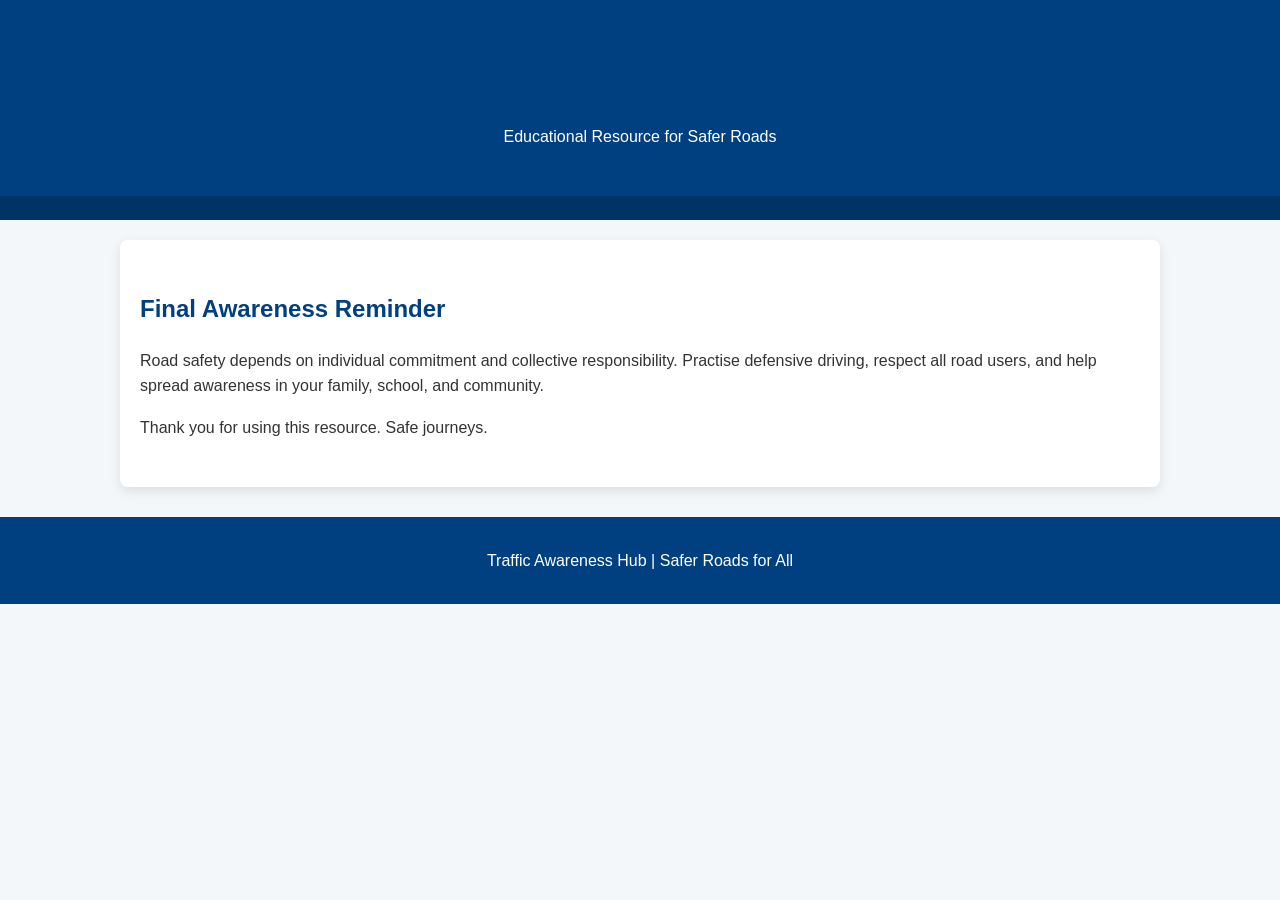
==== page10.html @ 9fe5b779 "Add page10.html for traffic awareness hub" ====
<!DOCTYPE html>
<html lang="en">
<head>
    <meta charset="UTF-8">
    <meta name="viewport" content="width=device-width, initial-scale=1.0">
    <title>Traffic Awareness Hub – Final Note</title>
    <link rel="stylesheet" href="style.css">
</head>
<body>

    <header>
        <h1>Traffic Awareness Hub</h1>
        <p>Educational Resource for Safer Roads</p>
    </header>

    <nav>
        <!-- same nav -->
    </nav>

    <section>
        <h2>Final Awareness Reminder</h2>
        <p>Road safety depends on individual commitment and collective responsibility. Practise defensive driving, respect all road users, and help spread awareness in your family, school, and community.</p>
        <p>Thank you for using this resource. Safe journeys.</p>
    </section>

    <footer>
        <p>Traffic Awareness Hub | Safer Roads for All</p>
    </footer>

</body>
</html>
---- style.css ----
/* style.css */
body {
    font-family: Arial, Helvetica, sans-serif;
    margin: 0;
    padding: 0;
    background-color: #f4f7fa;
    color: #333;
    line-height: 1.6;
}

header {
    background-color: #004080;
    color: white;
    padding: 30px 20px;
    text-align: center;
}

nav {
    background-color: #003366;
    padding: 12px;
    text-align: center;
}

nav a {
    color: white;
    text-decoration: none;
    font-weight: bold;
    margin: 0 15px;
    font-size: 0.95rem;
}

nav a:hover {
    text-decoration: underline;
}

section {
    padding: 30px 20px;
    margin: 20px auto;
    max-width: 1000px;
    background: white;
    border-radius: 8px;
    box-shadow: 0 4px 12px rgba(0,0,0,0.1);
}

h1, h2, h3 {
    color: #004080;
}

ul.slogans {
    column-count: 2;
    column-gap: 30px;
    list-style: none;
    padding: 0;
}

ul.slogans li {
    margin-bottom: 12px;
}

.poster-grid {
    display: grid;
    grid-template-columns: repeat(auto-fit, minmax(300px, 1fr));
    gap: 20px;
    margin: 25px 0;
}

.poster-grid img {
    width: 100%;
    height: auto;
    border-radius: 6px;
    box-shadow: 0 2px 8px rgba(0,0,0,0.15);
}

.question {
    margin-bottom: 20px;
    padding: 15px;
    background: #f9f9f9;
    border-left: 5px solid #004080;
}

button {
    background: #004080;
    color: white;
    padding: 12px 25px;
    border: none;
    border-radius: 5px;
    cursor: pointer;
    font-size: 1rem;
}

button:hover {
    background: #002b5c;
}

#quiz-result {
    margin-top: 20px;
    padding: 15px;
    background: #e6f2ff;
    border: 1px solid #004080;
    border-radius: 5px;
    font-weight: bold;
}

footer {
    background-color: #004080;
    color: white;
    text-align: center;
    padding: 15px;
    margin-top: 30px;
}
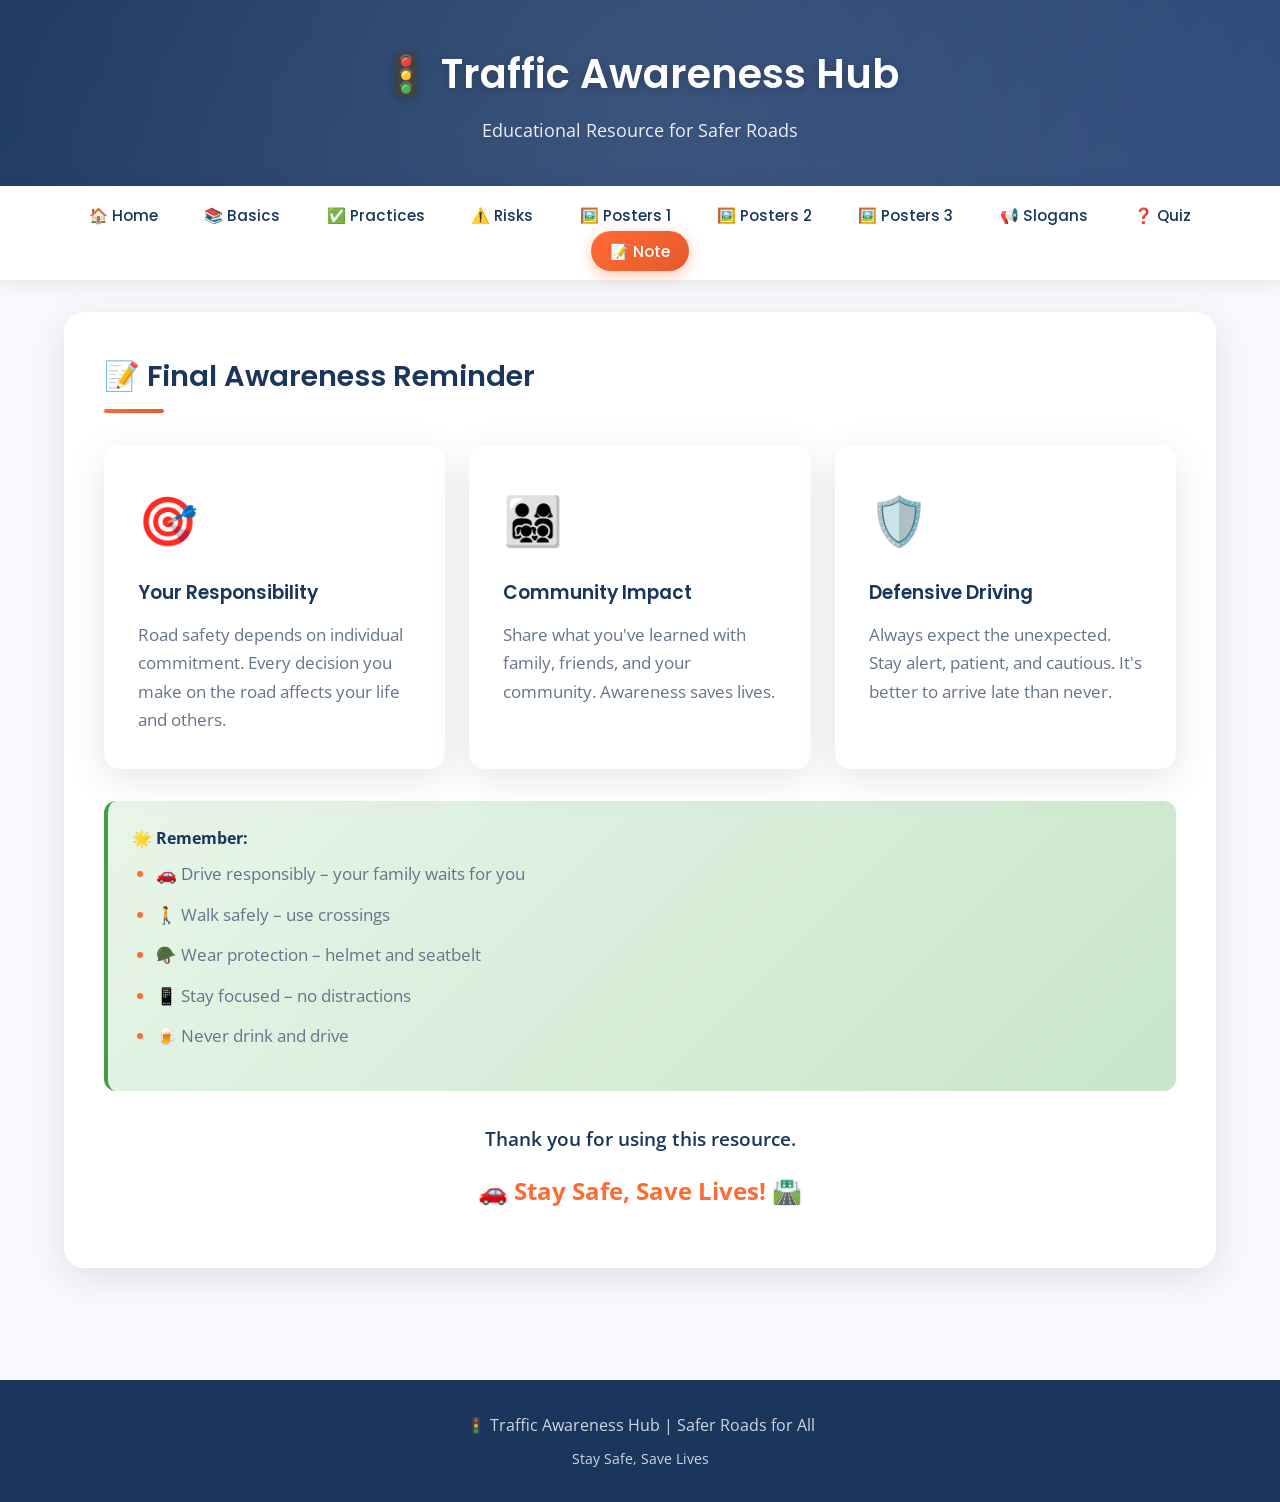
==== commit 2569b7b5: "Improved" ====
--- a/page10.html
+++ b/page10.html
@@ -3,29 +3,92 @@
 <head>
     <meta charset="UTF-8">
     <meta name="viewport" content="width=device-width, initial-scale=1.0">
+    <meta name="description" content="Final Note - Road Safety Awareness Reminder">
     <title>Traffic Awareness Hub – Final Note</title>
     <link rel="stylesheet" href="style.css">
+    <link rel="preconnect" href="https://fonts.googleapis.com">
+    <link rel="preconnect" href="https://fonts.gstatic.com" crossorigin>
+    <link href="https://fonts.googleapis.com/css2?family=Poppins:wght@300;400;500;600;700&family=Open+Sans:wght@300;400;600&display=swap" rel="stylesheet">
 </head>
 <body>
 
     <header>
-        <h1>Traffic Awareness Hub</h1>
+        <h1>🚦 Traffic Awareness Hub</h1>
         <p>Educational Resource for Safer Roads</p>
     </header>
 
     <nav>
-        <!-- same nav -->
+        <div class="nav-container">
+            <div class="menu-toggle">
+                <span></span>
+                <span></span>
+                <span></span>
+            </div>
+            <ul class="nav-links">
+                <li><a href="index.html">🏠 Home</a></li>
+                <li><a href="page2.html">📚 Basics</a></li>
+                <li><a href="page3.html">✅ Practices</a></li>
+                <li><a href="page4.html">⚠️ Risks</a></li>
+                <li><a href="page5.html">🖼️ Posters 1</a></li>
+                <li><a href="page6.html">🖼️ Posters 2</a></li>
+                <li><a href="page7.html">🖼️ Posters 3</a></li>
+                <li><a href="page8.html">📢 Slogans</a></li>
+                <li><a href="page9.html">❓ Quiz</a></li>
+                <li><a href="page10.html">📝 Note</a></li>
+            </ul>
+        </div>
     </nav>
 
-    <section>
-        <h2>Final Awareness Reminder</h2>
-        <p>Road safety depends on individual commitment and collective responsibility. Practise defensive driving, respect all road users, and help spread awareness in your family, school, and community.</p>
-        <p>Thank you for using this resource. Safe journeys.</p>
-    </section>
+    <main>
+        <section>
+            <h2>📝 Final Awareness Reminder</h2>
+            
+            <div class="cards-grid" style="margin-top: 2rem;">
+                <div class="card">
+                    <div class="card-icon">🎯</div>
+                    <h3>Your Responsibility</h3>
+                    <p>Road safety depends on individual commitment. Every decision you make on the road affects your life and others.</p>
+                </div>
+                <div class="card">
+                    <div class="card-icon">👨‍👩‍👧‍👦</div>
+                    <h3>Community Impact</h3>
+                    <p>Share what you've learned with family, friends, and your community. Awareness saves lives.</p>
+                </div>
+                <div class="card">
+                    <div class="card-icon">🛡️</div>
+                    <h3>Defensive Driving</h3>
+                    <p>Always expect the unexpected. Stay alert, patient, and cautious. It's better to arrive late than never.</p>
+                </div>
+            </div>
+
+            <div class="info-box tip" style="margin-top: 2rem;">
+                <strong>🌟 Remember:</strong> 
+                <ul style="margin-top: 0.5rem;">
+                    <li>🚗 Drive responsibly – your family waits for you</li>
+                    <li>🚶 Walk safely – use crossings</li>
+                    <li>🪖 Wear protection – helmet and seatbelt</li>
+                    <li>📱 Stay focused – no distractions</li>
+                    <li>🍺 Never drink and drive</li>
+                </ul>
+            </div>
+
+            <div style="text-align: center; margin-top: 2rem;">
+                <p style="font-size: 1.2rem; font-weight: 600; color: var(--secondary);">
+                    Thank you for using this resource. 
+                </p>
+                <p style="font-size: 1.5rem; font-weight: 700; color: var(--primary); margin-top: 0.5rem;">
+                    🚗 Stay Safe, Save Lives! 🛣️
+                </p>
+            </div>
+        </section>
+    </main>
 
     <footer>
-        <p>Traffic Awareness Hub | Safer Roads for All</p>
+        <p>🚦 Traffic Awareness Hub | Safer Roads for All</p>
+        <p style="font-size: 0.85rem; margin-top: 0.5rem;">Stay Safe, Save Lives</p>
     </footer>
 
+    <script src="script.js"></script>
 </body>
 </html>
+
--- a/style.css
+++ b/style.css
@@ -1,110 +1,657 @@
-/* style.css */
-body {
-    font-family: Arial, Helvetica, sans-serif;
+/* Modern Traffic Awareness Hub - Stylesheet */
+@import url('https://fonts.googleapis.com/css2?family=Poppins:wght@300;400;500;600;700&family=Open+Sans:wght@300;400;600&display=swap');
+
+:root {
+    --primary: #FF6B35;      /* Safety Orange */
+    --primary-dark: #E55A2B;
+    --secondary: #1A365D;    /* Deep Navy */
+    --accent: #00B4D8;       /* Safety Blue */
+    --light: #F7F9FC;
+    --dark: #1E293B;
+    --white: #FFFFFF;
+    --gray: #64748B;
+    --shadow: 0 10px 40px rgba(0,0,0,0.1);
+    --shadow-hover: 0 20px 60px rgba(0,0,0,0.15);
+    --gradient: linear-gradient(135deg, var(--primary) 0%, var(--primary-dark) 100%);
+    --gradient-secondary: linear-gradient(135deg, var(--secondary) 0%, #2D4A7C 100%);
+}
+
+* {
     margin: 0;
     padding: 0;
-    background-color: #f4f7fa;
-    color: #333;
-    line-height: 1.6;
-}
-
+    box-sizing: border-box;
+}
+
+html {
+    scroll-behavior: smooth;
+}
+
+body {
+    font-family: 'Open Sans', sans-serif;
+    background-color: var(--light);
+    color: var(--dark);
+    line-height: 1.7;
+    overflow-x: hidden;
+}
+
+/* Typography */
+h1, h2, h3, h4, h5, h6 {
+    font-family: 'Poppins', sans-serif;
+    font-weight: 600;
+    color: var(--secondary);
+}
+
+/* Header */
 header {
-    background-color: #004080;
-    color: white;
-    padding: 30px 20px;
+    background: var(--gradient-secondary);
+    padding: 2.5rem 1.5rem;
     text-align: center;
-}
-
+    position: relative;
+    overflow: hidden;
+}
+
+header::before {
+    content: '';
+    position: absolute;
+    top: -50%;
+    left: -50%;
+    width: 200%;
+    height: 200%;
+    background: radial-gradient(circle, rgba(255,255,255,0.1) 0%, transparent 70%);
+    animation: shimmer 3s infinite linear;
+}
+
+@keyframes shimmer {
+    0% { transform: rotate(0deg); }
+    100% { transform: rotate(360deg); }
+}
+
+header h1 {
+    color: var(--white);
+    font-size: 2.5rem;
+    margin-bottom: 0.5rem;
+    position: relative;
+    z-index: 1;
+    text-shadow: 0 2px 10px rgba(0,0,0,0.2);
+}
+
+header p {
+    color: rgba(255,255,255,0.9);
+    font-size: 1.1rem;
+    position: relative;
+    z-index: 1;
+}
+
+/* Navigation */
 nav {
-    background-color: #003366;
-    padding: 12px;
-    text-align: center;
-}
-
-nav a {
-    color: white;
+    background: var(--white);
+    box-shadow: 0 4px 20px rgba(0,0,0,0.08);
+    position: sticky;
+    top: 0;
+    z-index: 1000;
+    padding: 0;
+}
+
+.nav-container {
+    max-width: 1200px;
+    margin: 0 auto;
+    display: flex;
+    justify-content: space-between;
+    align-items: center;
+    padding: 0 1.5rem;
+}
+
+.nav-logo {
+    display: none;
+}
+
+.nav-links {
+    display: flex;
+    justify-content: center;
+    flex-wrap: wrap;
+    list-style: none;
+    gap: 0.5rem;
+    padding: 1rem 0;
+}
+
+.nav-links a {
+    color: var(--secondary);
     text-decoration: none;
-    font-weight: bold;
-    margin: 0 15px;
+    font-weight: 500;
     font-size: 0.95rem;
-}
-
-nav a:hover {
-    text-decoration: underline;
+    padding: 0.6rem 1.2rem;
+    border-radius: 25px;
+    transition: all 0.3s ease;
+    font-family: 'Poppins', sans-serif;
+}
+
+.nav-links a:hover,
+.nav-links a.active {
+    background: var(--gradient);
+    color: var(--white);
+    transform: translateY(-2px);
+    box-shadow: 0 4px 15px rgba(255,107,53,0.4);
+}
+
+/* Mobile Menu Button */
+.menu-toggle {
+    display: none;
+    flex-direction: column;
+    cursor: pointer;
+    padding: 1rem;
+    gap: 5px;
+}
+
+.menu-toggle span {
+    width: 25px;
+    height: 3px;
+    background: var(--secondary);
+    border-radius: 3px;
+    transition: all 0.3s ease;
+}
+
+/* Main Content */
+main {
+    max-width: 1200px;
+    margin: 0 auto;
+    padding: 2rem 1.5rem;
 }
 
 section {
-    padding: 30px 20px;
-    margin: 20px auto;
-    max-width: 1000px;
-    background: white;
-    border-radius: 8px;
-    box-shadow: 0 4px 12px rgba(0,0,0,0.1);
-}
-
-h1, h2, h3 {
-    color: #004080;
-}
-
-ul.slogans {
-    column-count: 2;
-    column-gap: 30px;
+    background: var(--white);
+    border-radius: 20px;
+    padding: 2.5rem;
+    margin-bottom: 2rem;
+    box-shadow: var(--shadow);
+    animation: fadeInUp 0.6s ease;
+}
+
+@keyframes fadeInUp {
+    from {
+        opacity: 0;
+        transform: translateY(30px);
+    }
+    to {
+        opacity: 1;
+        transform: translateY(0);
+    }
+}
+
+section h2 {
+    font-size: 1.8rem;
+    margin-bottom: 1.5rem;
+    position: relative;
+    padding-bottom: 0.75rem;
+}
+
+section h2::after {
+    content: '';
+    position: absolute;
+    bottom: 0;
+    left: 0;
+    width: 60px;
+    height: 4px;
+    background: var(--gradient);
+    border-radius: 2px;
+}
+
+section p {
+    color: var(--gray);
+    margin-bottom: 1rem;
+    font-size: 1.05rem;
+}
+
+/* Welcome Section */
+.welcome-section {
+    background: linear-gradient(135deg, var(--secondary) 0%, #2D4A7C 100%);
+    color: var(--white);
+    padding: 3rem;
+    border-radius: 20px;
+    margin-bottom: 2rem;
+    position: relative;
+    overflow: hidden;
+}
+
+.welcome-section::before {
+    content: '🚦';
+    position: absolute;
+    right: -20px;
+    bottom: -20px;
+    font-size: 15rem;
+    opacity: 0.1;
+}
+
+.welcome-section h2 {
+    color: var(--white);
+}
+
+.welcome-section h2::after {
+    background: var(--primary);
+}
+
+.welcome-section p {
+    color: rgba(255,255,255,0.9);
+}
+
+/* Cards Grid */
+.cards-grid {
+    display: grid;
+    grid-template-columns: repeat(auto-fit, minmax(280px, 1fr));
+    gap: 1.5rem;
+    margin: 2rem 0;
+}
+
+.card {
+    background: var(--white);
+    border-radius: 16px;
+    padding: 2rem;
+    box-shadow: var(--shadow);
+    transition: all 0.3s ease;
+    border: 2px solid transparent;
+}
+
+.card:hover {
+    transform: translateY(-8px);
+    box-shadow: var(--shadow-hover);
+    border-color: var(--primary);
+}
+
+.card-icon {
+    font-size: 3rem;
+    margin-bottom: 1rem;
+}
+
+.card h3 {
+    margin-bottom: 0.75rem;
+    color: var(--secondary);
+}
+
+.card p {
+    color: var(--gray);
+    margin: 0;
+}
+
+/* Lists */
+section ul, section ol {
+    margin: 1rem 0;
+    padding-left: 1.5rem;
+}
+
+section li {
+    margin-bottom: 0.75rem;
+    color: var(--gray);
+    font-size: 1.05rem;
+}
+
+section ul li::marker {
+    color: var(--primary);
+}
+
+section ol li::marker {
+    color: var(--primary);
+    font-weight: 600;
+}
+
+/* Slogans */
+.slogans-grid {
+    display: grid;
+    grid-template-columns: repeat(auto-fit, minmax(300px, 1fr));
+    gap: 1rem;
+    margin: 1.5rem 0;
+}
+
+.slogans-grid li {
+    background: linear-gradient(135deg, var(--light) 0%, #EEF2FF 100%);
+    padding: 1.25rem 1.5rem;
+    border-radius: 12px;
     list-style: none;
-    padding: 0;
-}
-
-ul.slogans li {
-    margin-bottom: 12px;
-}
-
+    font-weight: 500;
+    color: var(--secondary);
+    position: relative;
+    transition: all 0.3s ease;
+    border-left: 4px solid var(--primary);
+}
+
+.slogans-grid li:hover {
+    transform: translateX(8px);
+    box-shadow: 0 4px 20px rgba(255,107,53,0.2);
+}
+
+.slogans-grid li::before {
+    content: '⚡';
+    margin-right: 0.75rem;
+}
+
+/* Poster Grid */
 .poster-grid {
     display: grid;
     grid-template-columns: repeat(auto-fit, minmax(300px, 1fr));
-    gap: 20px;
-    margin: 25px 0;
-}
-
-.poster-grid img {
+    gap: 1.5rem;
+    margin: 1.5rem 0;
+}
+
+.poster-card {
+    background: var(--light);
+    border-radius: 16px;
+    overflow: hidden;
+    box-shadow: var(--shadow);
+    transition: all 0.3s ease;
+}
+
+.poster-card:hover {
+    transform: scale(1.02);
+    box-shadow: var(--shadow-hover);
+}
+
+.poster-card img {
     width: 100%;
-    height: auto;
-    border-radius: 6px;
-    box-shadow: 0 2px 8px rgba(0,0,0,0.15);
+    height: 220px;
+    object-fit: cover;
+    display: block;
+}
+
+.poster-caption {
+    padding: 1rem;
+    text-align: center;
+    font-weight: 500;
+    color: var(--secondary);
+    font-size: 0.9rem;
+}
+
+/* Quiz Styles */
+.quiz-container {
+    max-width: 800px;
+    margin: 0 auto;
 }
 
 .question {
-    margin-bottom: 20px;
-    padding: 15px;
-    background: #f9f9f9;
-    border-left: 5px solid #004080;
-}
-
-button {
-    background: #004080;
-    color: white;
-    padding: 12px 25px;
+    background: var(--light);
+    padding: 1.5rem;
+    border-radius: 16px;
+    margin-bottom: 1.5rem;
+    transition: all 0.3s ease;
+    border: 2px solid transparent;
+}
+
+.question:hover {
+    border-color: var(--accent);
+    box-shadow: 0 4px 20px rgba(0,180,216,0.15);
+}
+
+.question p {
+    font-weight: 600;
+    color: var(--secondary);
+    margin-bottom: 1rem;
+    font-size: 1.1rem;
+}
+
+.question label {
+    display: block;
+    padding: 0.75rem 1rem;
+    margin-bottom: 0.5rem;
+    background: var(--white);
+    border-radius: 10px;
+    cursor: pointer;
+    transition: all 0.3s ease;
+    color: var(--gray);
+}
+
+.question label:hover {
+    background: var(--accent);
+    color: var(--white);
+}
+
+.question input[type="radio"] {
+    margin-right: 0.75rem;
+    accent-color: var(--primary);
+}
+
+/* Buttons */
+.btn {
+    display: inline-block;
+    background: var(--gradient);
+    color: var(--white);
+    padding: 1rem 2.5rem;
     border: none;
-    border-radius: 5px;
+    border-radius: 30px;
+    font-size: 1rem;
+    font-weight: 600;
+    font-family: 'Poppins', sans-serif;
     cursor: pointer;
+    transition: all 0.3s ease;
+    text-decoration: none;
+    box-shadow: 0 4px 15px rgba(255,107,53,0.4);
+}
+
+.btn:hover {
+    transform: translateY(-3px);
+    box-shadow: 0 8px 25px rgba(255,107,53,0.5);
+    background: var(--primary-dark);
+}
+
+.quiz-btn {
+    display: block;
+    width: 100%;
+    max-width: 300px;
+    margin: 2rem auto 0;
+    font-size: 1.1rem;
+    padding: 1.25rem 2rem;
+}
+
+#quiz-result {
+    margin-top: 2rem;
+    padding: 2rem;
+    background: linear-gradient(135deg, #E0F7FA 0%, #B2EBF2 100%);
+    border-radius: 16px;
+    text-align: center;
+    display: none;
+    animation: fadeInUp 0.5s ease;
+}
+
+#quiz-result.show {
+    display: block;
+}
+
+#quiz-result h3 {
+    color: var(--secondary);
+    margin-bottom: 0.5rem;
+}
+
+#quiz-result p {
+    color: var(--dark);
+    font-weight: 600;
+    font-size: 1.2rem;
+}
+
+/* Stats Section */
+.stats-grid {
+    display: grid;
+    grid-template-columns: repeat(auto-fit, minmax(200px, 1fr));
+    gap: 1.5rem;
+    margin: 2rem 0;
+}
+
+.stat-card {
+    text-align: center;
+    padding: 2rem;
+    background: var(--gradient);
+    border-radius: 16px;
+    color: var(--white);
+}
+
+.stat-number {
+    font-size: 3rem;
+    font-weight: 700;
+    font-family: 'Poppins', sans-serif;
+}
+
+.stat-label {
     font-size: 1rem;
-}
-
-button:hover {
-    background: #002b5c;
-}
-
-#quiz-result {
-    margin-top: 20px;
-    padding: 15px;
-    background: #e6f2ff;
-    border: 1px solid #004080;
-    border-radius: 5px;
-    font-weight: bold;
-}
-
+    opacity: 0.9;
+}
+
+/* Info Boxes */
+.info-box {
+    background: linear-gradient(135deg, #FFF3E0 0%, #FFE0B2 100%);
+    padding: 1.5rem;
+    border-radius: 12px;
+    margin: 1.5rem 0;
+    border-left: 4px solid var(--primary);
+}
+
+.info-box.warning {
+    background: linear-gradient(135deg, #FFEBEE 0%, #FFCDD2 100%);
+    border-left-color: #E53935;
+}
+
+.info-box.tip {
+    background: linear-gradient(135deg, #E8F5E9 0%, #C8E6C9 100%);
+    border-left-color: #43A047;
+}
+
+.info-box strong {
+    color: var(--secondary);
+}
+
+/* Footer */
 footer {
-    background-color: #004080;
-    color: white;
+    background: var(--secondary);
+    color: var(--white);
     text-align: center;
-    padding: 15px;
-    margin-top: 30px;
-}
+    padding: 2rem;
+    margin-top: 3rem;
+}
+
+footer p {
+    color: rgba(255,255,255,0.8);
+    font-size: 1rem;
+}
+
+footer .footer-links {
+    margin-top: 1rem;
+}
+
+footer .footer-links a {
+    color: var(--primary);
+    text-decoration: none;
+    margin: 0 0.5rem;
+}
+
+footer .footer-links a:hover {
+    text-decoration: underline;
+}
+
+/* Responsive Design */
+@media (max-width: 768px) {
+    header h1 {
+        font-size: 1.8rem;
+    }
+    
+    header p {
+        font-size: 0.95rem;
+    }
+    
+    .menu-toggle {
+        display: flex;
+    }
+    
+    .nav-links {
+        display: none;
+        flex-direction: column;
+        position: absolute;
+        top: 100%;
+        left: 0;
+        right: 0;
+        background: var(--white);
+        box-shadow: 0 10px 30px rgba(0,0,0,0.1);
+        padding: 1rem;
+    }
+    
+    .nav-links.active {
+        display: flex;
+    }
+    
+    .nav-links a {
+        padding: 1rem;
+        text-align: center;
+    }
+    
+    section {
+        padding: 1.5rem;
+    }
+    
+    .welcome-section {
+        padding: 2rem 1.5rem;
+    }
+    
+    .welcome-section::before {
+        font-size: 8rem;
+    }
+    
+    .slogans-grid {
+        grid-template-columns: 1fr;
+    }
+    
+    .poster-grid {
+        grid-template-columns: 1fr;
+    }
+    
+    .cards-grid {
+        grid-template-columns: 1fr;
+    }
+    
+    .quiz-btn {
+        width: 100%;
+    }
+}
+
+@media (max-width: 480px) {
+    header h1 {
+        font-size: 1.5rem;
+    }
+    
+    section h2 {
+        font-size: 1.4rem;
+    }
+    
+    .stat-number {
+        font-size: 2rem;
+    }
+}
+
+/* Animations */
+.fade-in {
+    animation: fadeIn 0.5s ease;
+}
+
+@keyframes fadeIn {
+    from { opacity: 0; }
+    to { opacity: 1; }
+}
+
+.slide-in {
+    animation: slideIn 0.5s ease;
+}
+
+@keyframes slideIn {
+    from {
+        opacity: 0;
+        transform: translateX(-30px);
+    }
+    to {
+        opacity: 1;
+        transform: translateX(0);
+    }
+}
+
+/* Utility Classes */
+.text-center {
+    text-align: center;
+}
+
+.mt-1 { margin-top: 0.5rem; }
+.mt-2 { margin-top: 1rem; }
+.mt-3 { margin-top: 1.5rem; }
+.mb-1 { margin-bottom: 0.5rem; }
+.mb-2 { margin-bottom: 1rem; }
+.mb-3 { margin-bottom: 1.5rem; }
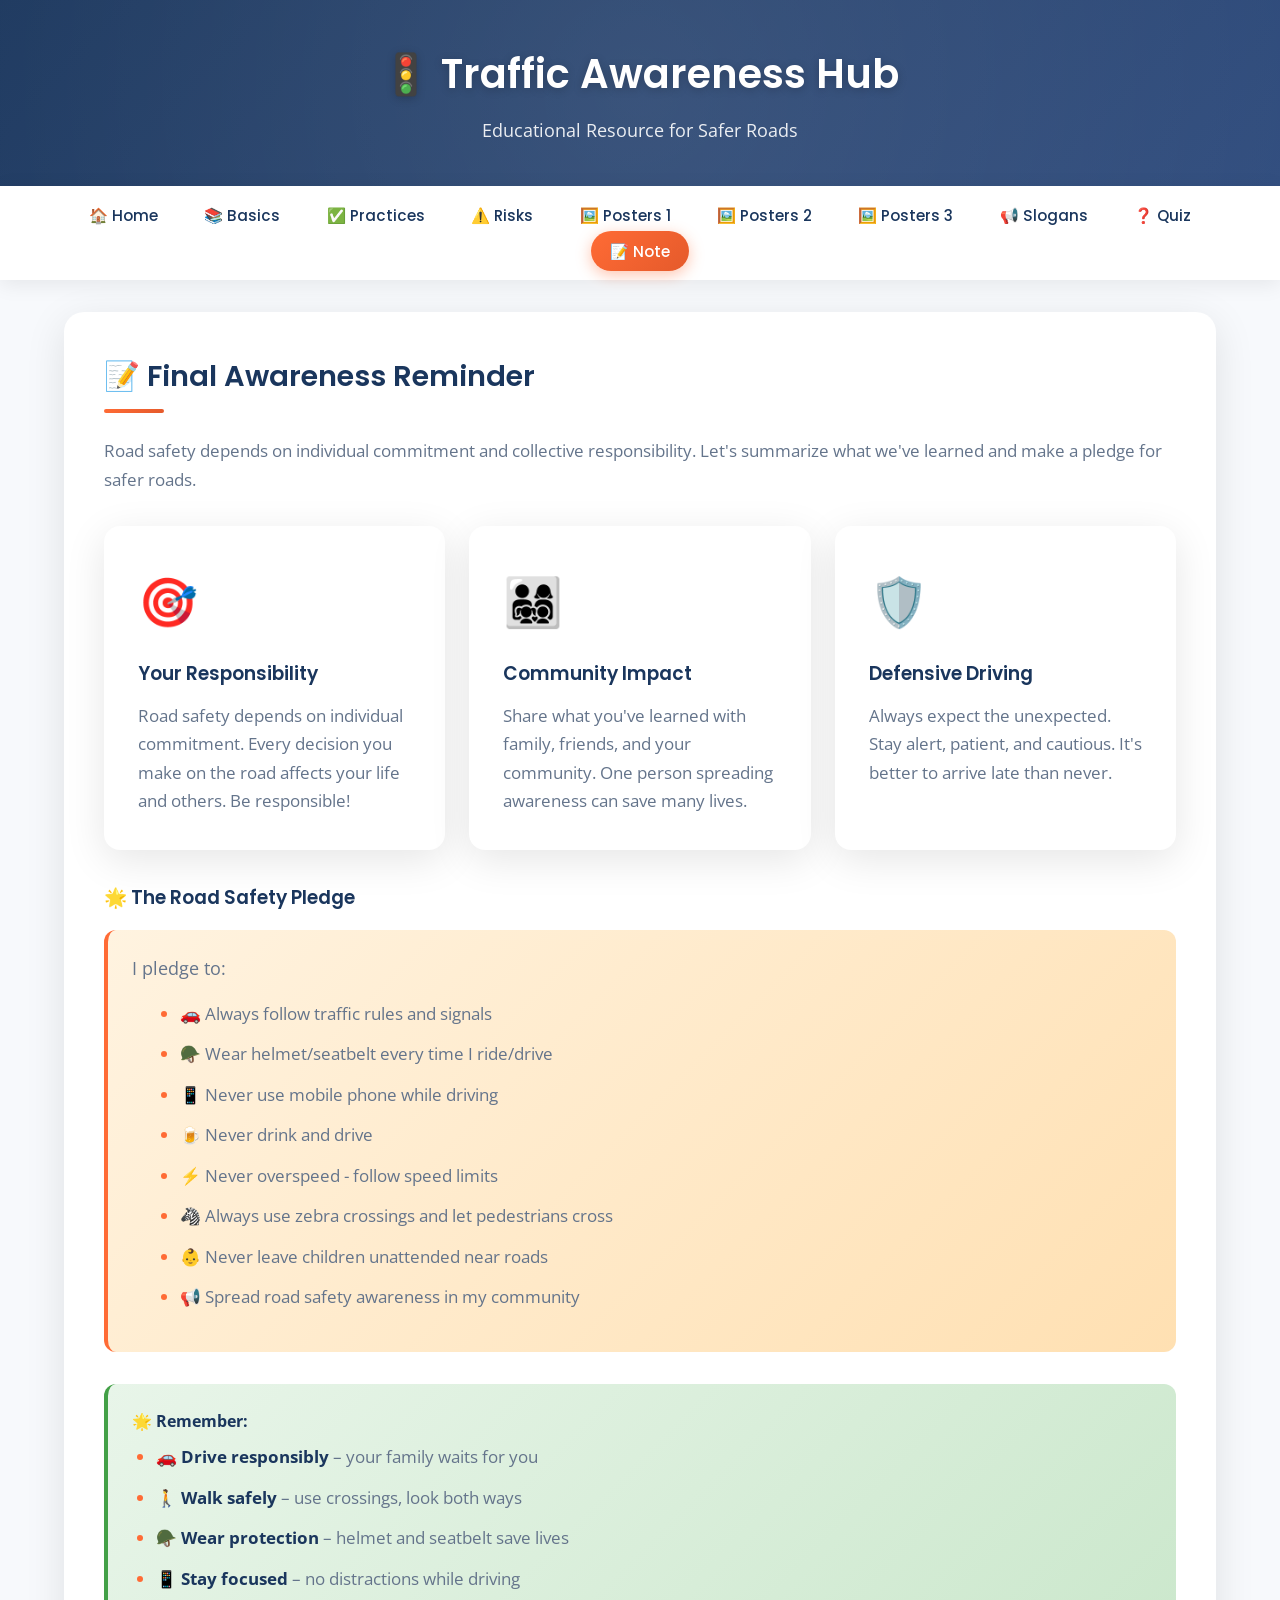
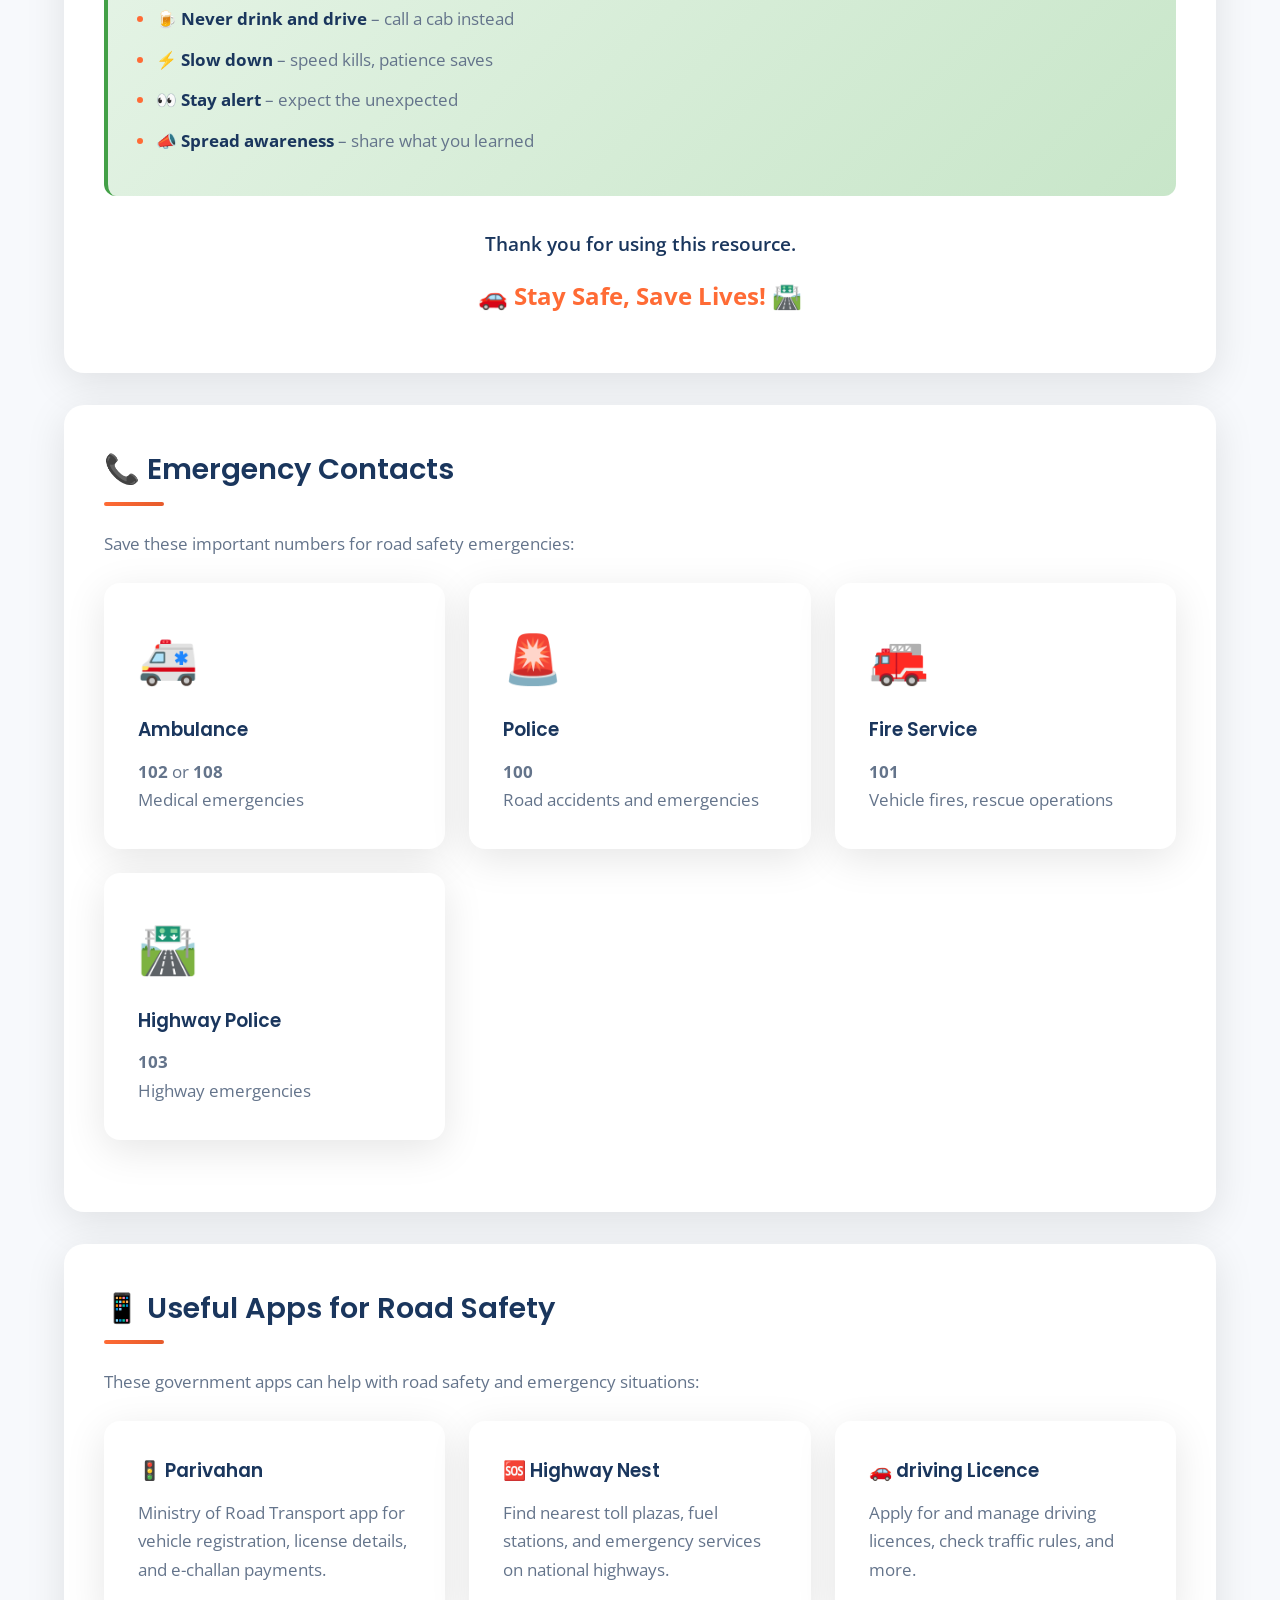
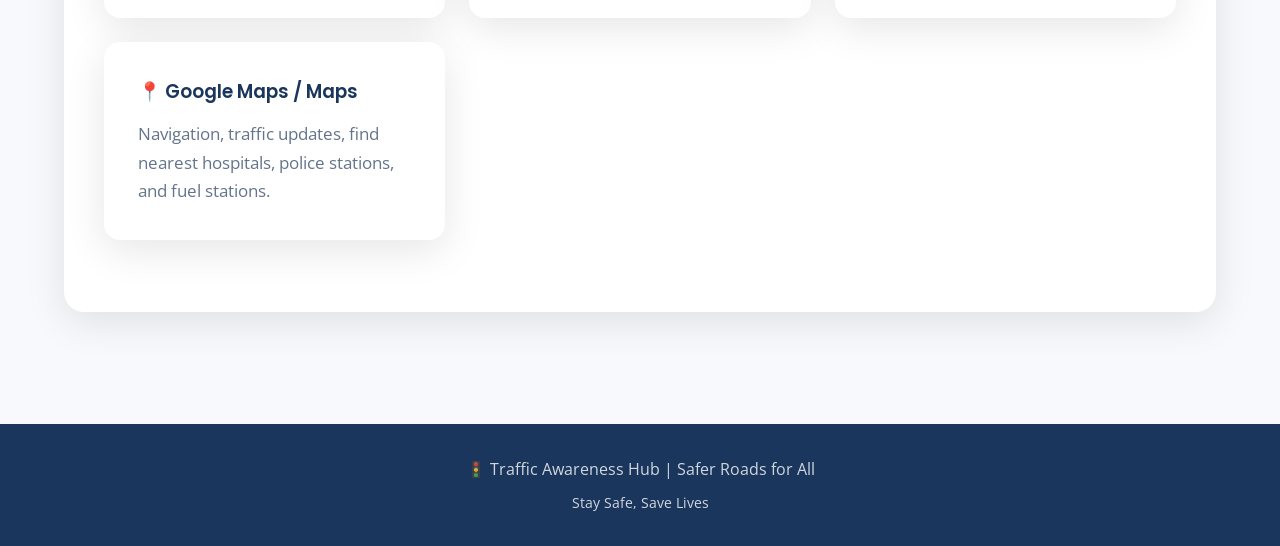
==== commit f441527a: "Improved" ====
--- a/page10.html
+++ b/page10.html
@@ -42,17 +42,18 @@
     <main>
         <section>
             <h2>📝 Final Awareness Reminder</h2>
+            <p>Road safety depends on individual commitment and collective responsibility. Let's summarize what we've learned and make a pledge for safer roads.</p>
             
             <div class="cards-grid" style="margin-top: 2rem;">
                 <div class="card">
                     <div class="card-icon">🎯</div>
                     <h3>Your Responsibility</h3>
-                    <p>Road safety depends on individual commitment. Every decision you make on the road affects your life and others.</p>
+                    <p>Road safety depends on individual commitment. Every decision you make on the road affects your life and others. Be responsible!</p>
                 </div>
                 <div class="card">
                     <div class="card-icon">👨‍👩‍👧‍👦</div>
                     <h3>Community Impact</h3>
-                    <p>Share what you've learned with family, friends, and your community. Awareness saves lives.</p>
+                    <p>Share what you've learned with family, friends, and your community. One person spreading awareness can save many lives.</p>
                 </div>
                 <div class="card">
                     <div class="card-icon">🛡️</div>
@@ -61,14 +62,32 @@
                 </div>
             </div>
 
+            <h3 style="margin-top: 2rem; color: var(--secondary);">🌟 The Road Safety Pledge</h3>
+            <div class="info-box" style="margin-top: 1rem;">
+                <p style="font-size: 1.1rem; margin-bottom: 1rem;">I pledge to:</p>
+                <ul style="margin-left: 1.5rem;">
+                    <li>🚗 Always follow traffic rules and signals</li>
+                    <li>🪖 Wear helmet/seatbelt every time I ride/drive</li>
+                    <li>📱 Never use mobile phone while driving</li>
+                    <li>🍺 Never drink and drive</li>
+                    <li>⚡ Never overspeed - follow speed limits</li>
+                    <li>🦓 Always use zebra crossings and let pedestrians cross</li>
+                    <li>👶 Never leave children unattended near roads</li>
+                    <li>📢 Spread road safety awareness in my community</li>
+                </ul>
+            </div>
+
             <div class="info-box tip" style="margin-top: 2rem;">
                 <strong>🌟 Remember:</strong> 
                 <ul style="margin-top: 0.5rem;">
-                    <li>🚗 Drive responsibly – your family waits for you</li>
-                    <li>🚶 Walk safely – use crossings</li>
-                    <li>🪖 Wear protection – helmet and seatbelt</li>
-                    <li>📱 Stay focused – no distractions</li>
-                    <li>🍺 Never drink and drive</li>
+                    <li>🚗 <strong>Drive responsibly</strong> – your family waits for you</li>
+                    <li>🚶 <strong>Walk safely</strong> – use crossings, look both ways</li>
+                    <li>🪖 <strong>Wear protection</strong> – helmet and seatbelt save lives</li>
+                    <li>📱 <strong>Stay focused</strong> – no distractions while driving</li>
+                    <li>🍺 <strong>Never drink and drive</strong> – call a cab instead</li>
+                    <li>⚡ <strong>Slow down</strong> – speed kills, patience saves</li>
+                    <li>👀 <strong>Stay alert</strong> – expect the unexpected</li>
+                    <li>📣 <strong>Spread awareness</strong> – share what you learned</li>
                 </ul>
             </div>
 
@@ -79,6 +98,58 @@
                 <p style="font-size: 1.5rem; font-weight: 700; color: var(--primary); margin-top: 0.5rem;">
                     🚗 Stay Safe, Save Lives! 🛣️
                 </p>
+            </div>
+        </section>
+
+        <section>
+            <h2>📞 Emergency Contacts</h2>
+            <p>Save these important numbers for road safety emergencies:</p>
+            
+            <div class="cards-grid" style="margin-top: 1.5rem;">
+                <div class="card">
+                    <div class="card-icon">🚑</div>
+                    <h3>Ambulance</h3>
+                    <p><strong>102</strong> or <strong>108</strong><br>Medical emergencies</p>
+                </div>
+                <div class="card">
+                    <div class="card-icon">🚨</div>
+                    <h3>Police</h3>
+                    <p><strong>100</strong><br>Road accidents and emergencies</p>
+                </div>
+                <div class="card">
+                    <div class="card-icon">🚒</div>
+                    <h3>Fire Service</h3>
+                    <p><strong>101</strong><br>Vehicle fires, rescue operations</p>
+                </div>
+                <div class="card">
+                    <div class="card-icon">🛣️</div>
+                    <h3>Highway Police</h3>
+                    <p><strong>103</strong><br>Highway emergencies</p>
+                </div>
+            </div>
+        </section>
+
+        <section>
+            <h2>📱 Useful Apps for Road Safety</h2>
+            <p>These government apps can help with road safety and emergency situations:</p>
+            
+            <div class="cards-grid" style="margin-top: 1.5rem;">
+                <div class="card">
+                    <h3>🚦 Parivahan</h3>
+                    <p>Ministry of Road Transport app for vehicle registration, license details, and e-challan payments.</p>
+                </div>
+                <div class="card">
+                    <h3>🆘 Highway Nest</h3>
+                    <p>Find nearest toll plazas, fuel stations, and emergency services on national highways.</p>
+                </div>
+                <div class="card">
+                    <h3>🚗 driving Licence</h3>
+                    <p>Apply for and manage driving licences, check traffic rules, and more.</p>
+                </div>
+                <div class="card">
+                    <h3>📍 Google Maps / Maps</h3>
+                    <p>Navigation, traffic updates, find nearest hospitals, police stations, and fuel stations.</p>
+                </div>
             </div>
         </section>
     </main>
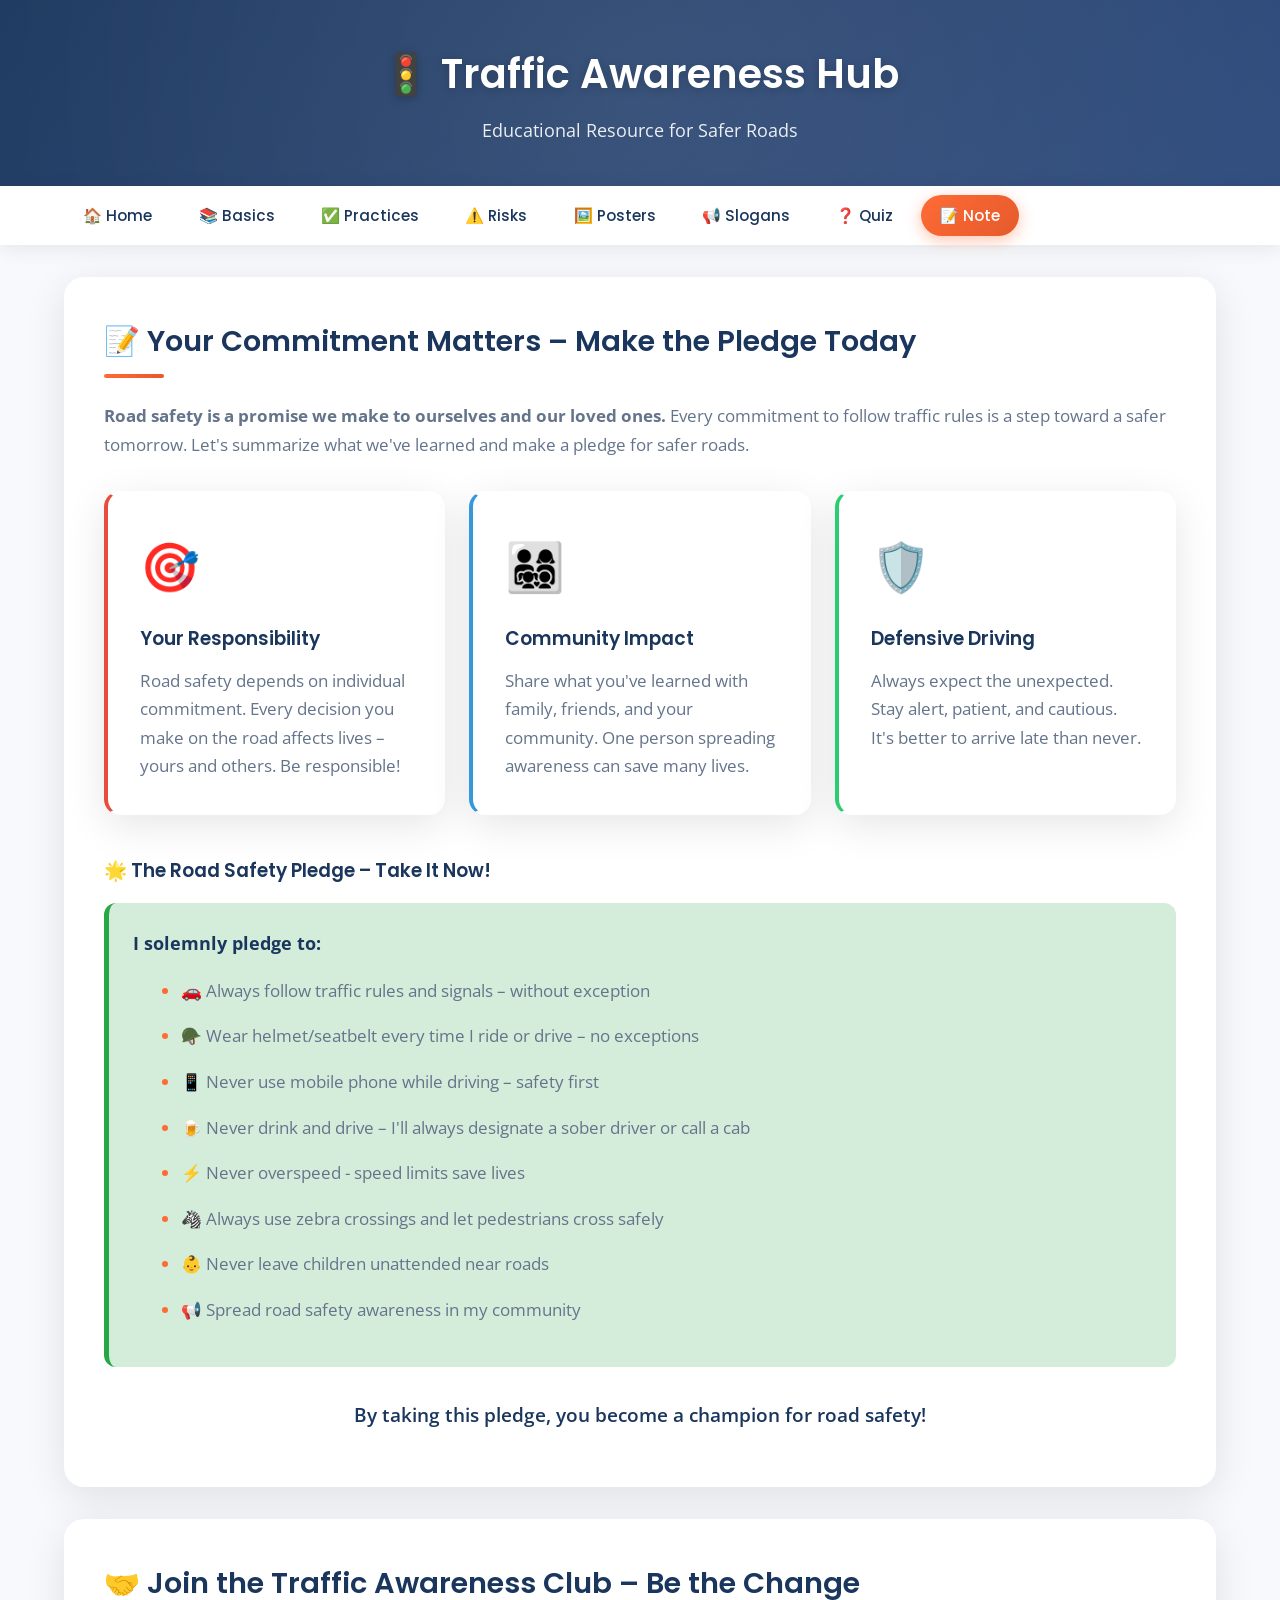
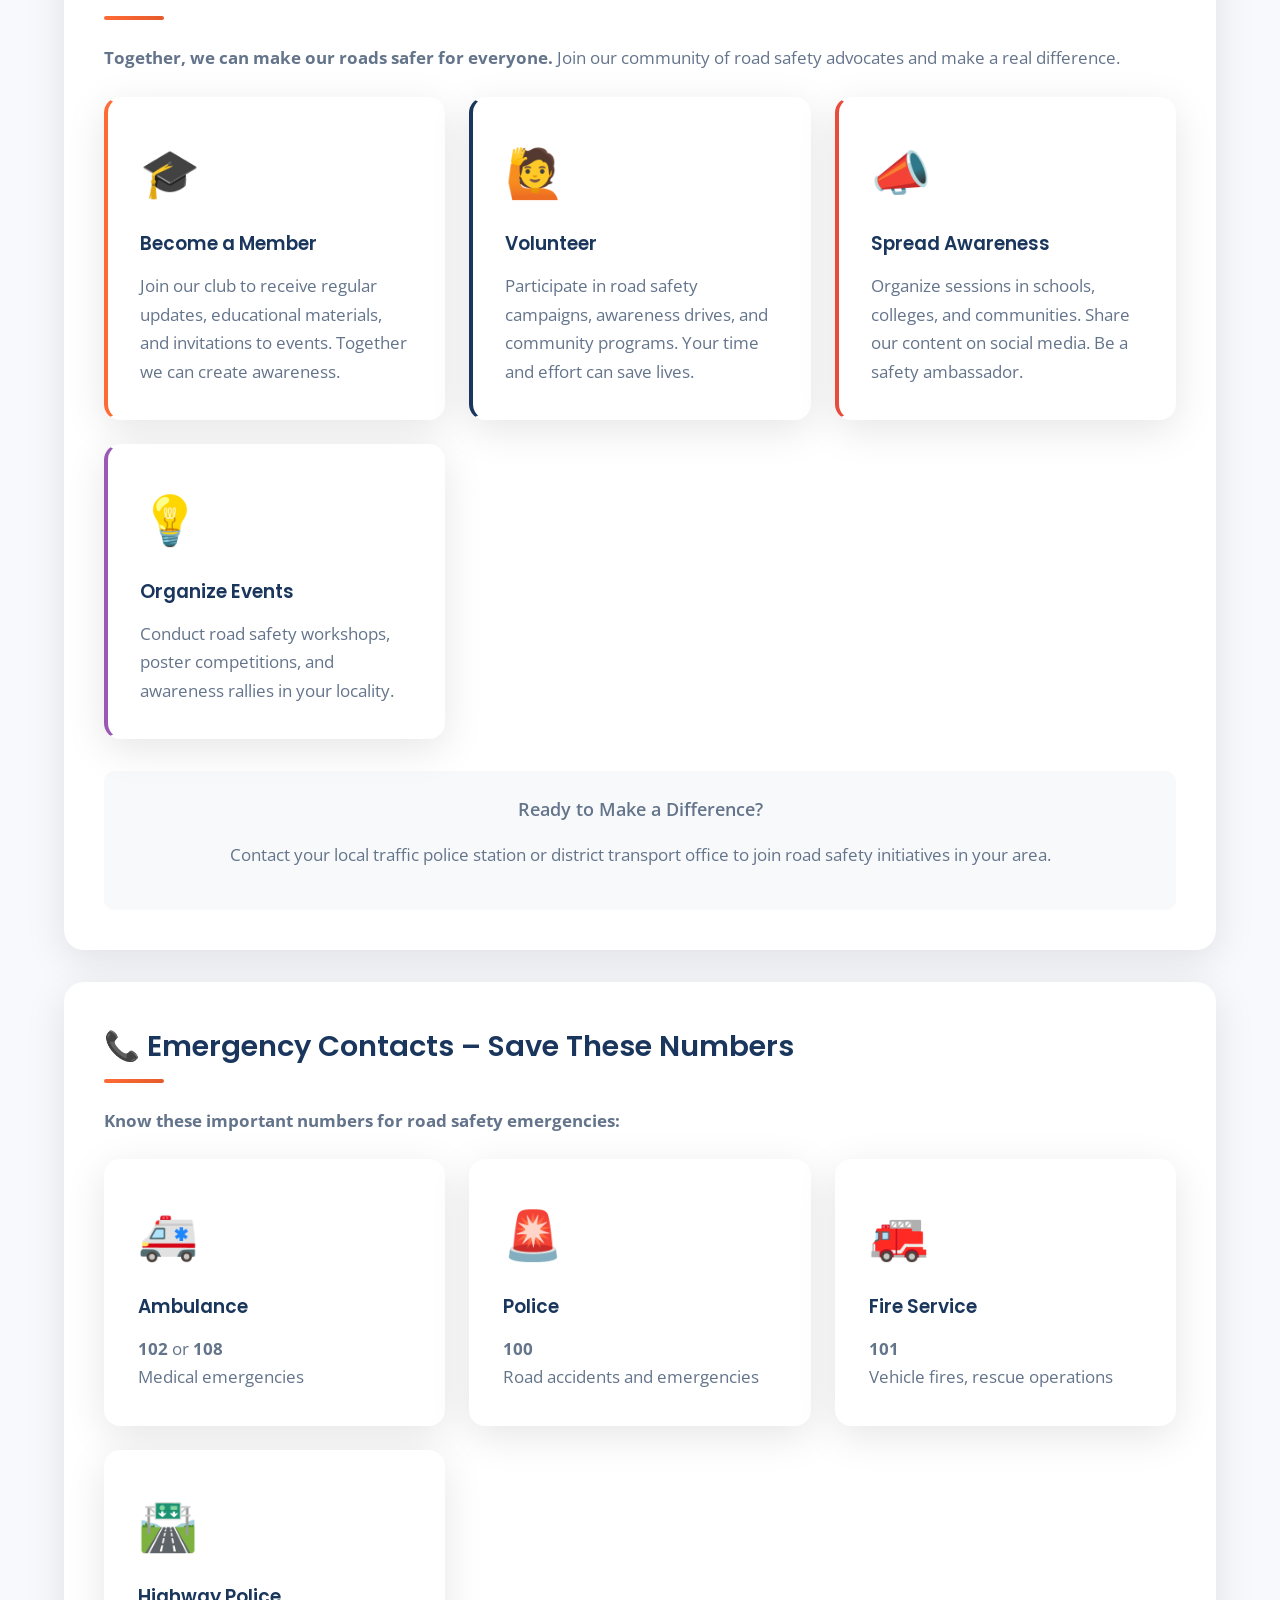
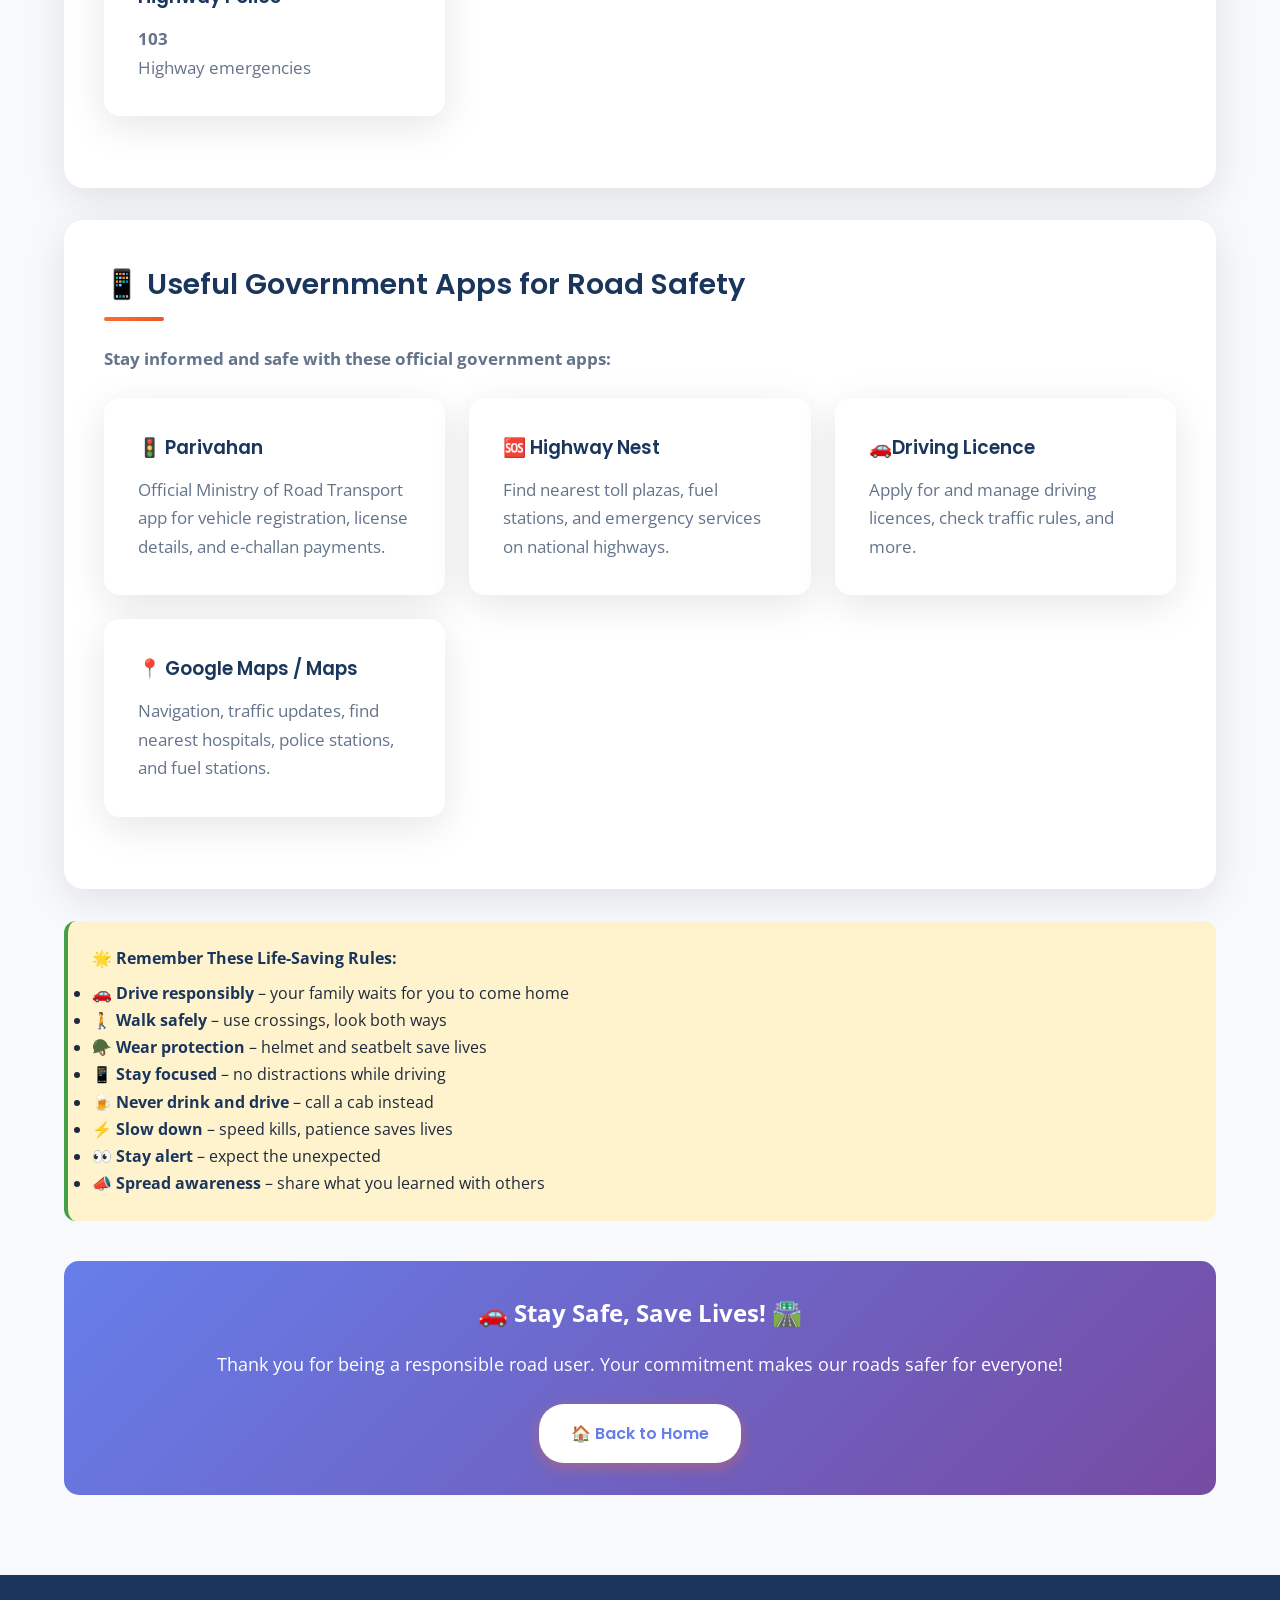
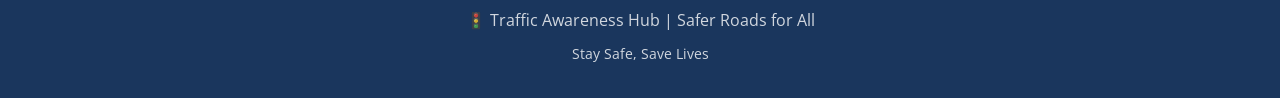
==== commit 1d5ee947: "Improved" ====
--- a/page10.html
+++ b/page10.html
@@ -29,9 +29,7 @@
                 <li><a href="page2.html">📚 Basics</a></li>
                 <li><a href="page3.html">✅ Practices</a></li>
                 <li><a href="page4.html">⚠️ Risks</a></li>
-                <li><a href="page5.html">🖼️ Posters 1</a></li>
-                <li><a href="page6.html">🖼️ Posters 2</a></li>
-                <li><a href="page7.html">🖼️ Posters 3</a></li>
+                <li><a href="page5.html">🖼️ Posters</a></li>
                 <li><a href="page8.html">📢 Slogans</a></li>
                 <li><a href="page9.html">❓ Quiz</a></li>
                 <li><a href="page10.html">📝 Note</a></li>
@@ -41,117 +39,162 @@
 
     <main>
         <section>
-            <h2>📝 Final Awareness Reminder</h2>
-            <p>Road safety depends on individual commitment and collective responsibility. Let's summarize what we've learned and make a pledge for safer roads.</p>
+            <h2>📝 Your Commitment Matters – Make the Pledge Today</h2>
+            <p><strong>Road safety is a promise we make to ourselves and our loved ones.</strong> Every commitment to follow traffic rules is a step toward a safer tomorrow. Let's summarize what we've learned and make a pledge for safer roads.</p>
             
             <div class="cards-grid" style="margin-top: 2rem;">
-                <div class="card">
+                <div class="card" style="border-left: 4px solid #e74c3c;">
                     <div class="card-icon">🎯</div>
                     <h3>Your Responsibility</h3>
-                    <p>Road safety depends on individual commitment. Every decision you make on the road affects your life and others. Be responsible!</p>
-                </div>
-                <div class="card">
+                    <p>Road safety depends on individual commitment. Every decision you make on the road affects lives – yours and others. Be responsible!</p>
+                </div>
+                <div class="card" style="border-left: 4px solid #3498db;">
                     <div class="card-icon">👨‍👩‍👧‍👦</div>
                     <h3>Community Impact</h3>
                     <p>Share what you've learned with family, friends, and your community. One person spreading awareness can save many lives.</p>
                 </div>
-                <div class="card">
+                <div class="card" style="border-left: 4px solid #2ecc71;">
                     <div class="card-icon">🛡️</div>
                     <h3>Defensive Driving</h3>
                     <p>Always expect the unexpected. Stay alert, patient, and cautious. It's better to arrive late than never.</p>
                 </div>
             </div>
 
-            <h3 style="margin-top: 2rem; color: var(--secondary);">🌟 The Road Safety Pledge</h3>
-            <div class="info-box" style="margin-top: 1rem;">
-                <p style="font-size: 1.1rem; margin-bottom: 1rem;">I pledge to:</p>
-                <ul style="margin-left: 1.5rem;">
-                    <li>🚗 Always follow traffic rules and signals</li>
-                    <li>🪖 Wear helmet/seatbelt every time I ride/drive</li>
-                    <li>📱 Never use mobile phone while driving</li>
-                    <li>🍺 Never drink and drive</li>
-                    <li>⚡ Never overspeed - follow speed limits</li>
-                    <li>🦓 Always use zebra crossings and let pedestrians cross</li>
+            <h3 style="margin-top: 2.5rem; color: var(--secondary);">🌟 The Road Safety Pledge – Take It Now!</h3>
+            <div class="info-box" style="margin-top: 1rem; background: #d4edda; border-left: 5px solid #28a745;">
+                <p style="font-size: 1.15rem; margin-bottom: 1rem;"><strong>I solemnly pledge to:</strong></p>
+                <ul style="margin-left: 1.5rem; line-height: 2;">
+                    <li>🚗 Always follow traffic rules and signals – without exception</li>
+                    <li>🪖 Wear helmet/seatbelt every time I ride or drive – no exceptions</li>
+                    <li>📱 Never use mobile phone while driving – safety first</li>
+                    <li>🍺 Never drink and drive – I'll always designate a sober driver or call a cab</li>
+                    <li>⚡ Never overspeed - speed limits save lives</li>
+                    <li>🦓 Always use zebra crossings and let pedestrians cross safely</li>
                     <li>👶 Never leave children unattended near roads</li>
                     <li>📢 Spread road safety awareness in my community</li>
                 </ul>
             </div>
 
-            <div class="info-box tip" style="margin-top: 2rem;">
-                <strong>🌟 Remember:</strong> 
+            <div style="text-align: center; margin-top: 2rem;">
+                <p style="font-size: 1.2rem; font-weight: 600; color: var(--secondary);">
+                    By taking this pledge, you become a champion for road safety!
+                </p>
+            </div>
+        </section>
+
+        <section style="margin-top: 2rem;">
+            <h2>🤝 Join the Traffic Awareness Club – Be the Change</h2>
+            <p><strong>Together, we can make our roads safer for everyone.</strong> Join our community of road safety advocates and make a real difference.</p>
+            
+            <div class="cards-grid" style="margin-top: 1.5rem;">
+                <div class="card" style="border-left: 4px solid var(--primary);">
+                    <div class="card-icon">🎓</div>
+                    <h3>Become a Member</h3>
+                    <p>Join our club to receive regular updates, educational materials, and invitations to events. Together we can create awareness.</p>
+                </div>
+                <div class="card" style="border-left: 4px solid var(--secondary);">
+                    <div class="card-icon">🙋</div>
+                    <h3>Volunteer</h3>
+                    <p>Participate in road safety campaigns, awareness drives, and community programs. Your time and effort can save lives.</p>
+                </div>
+                <div class="card" style="border-left: 4px solid #e74c3c;">
+                    <div class="card-icon">📣</div>
+                    <h3>Spread Awareness</h3>
+                    <p>Organize sessions in schools, colleges, and communities. Share our content on social media. Be a safety ambassador.</p>
+                </div>
+                <div class="card" style="border-left: 4px solid #9b59b6;">
+                    <div class="card-icon">💡</div>
+                    <h3>Organize Events</h3>
+                    <p>Conduct road safety workshops, poster competitions, and awareness rallies in your locality.</p>
+                </div>
+            </div>
+            
+            <div style="text-align: center; margin-top: 2rem; padding: 1.5rem; background: #f8f9fa; border-radius: 10px;">
+                <p style="font-size: 1.1rem; font-weight: 600;">Ready to Make a Difference?</p>
+                <p style="margin-top: 0.5rem;">Contact your local traffic police station or district transport office to join road safety initiatives in your area.</p>
+            </div>
+        </section>
+
+        <section style="margin-top: 2rem;">
+            <h2>📞 Emergency Contacts – Save These Numbers</h2>
+            <p><strong>Know these important numbers for road safety emergencies:</strong></p>
+            
+            <div class="cards-grid" style="margin-top: 1.5rem;">
+                <div class="card">
+                    <div class="card-icon">🚑</div>
+                    <h3>Ambulance</h3>
+                    <p><strong>102</strong> or <strong>108</strong><br>Medical emergencies</p>
+                </div>
+                <div class="card">
+                    <div class="card-icon">🚨</div>
+                    <h3>Police</h3>
+                    <p><strong>100</strong><br>Road accidents and emergencies</p>
+                </div>
+                <div class="card">
+                    <div class="card-icon">🚒</div>
+                    <h3>Fire Service</h3>
+                    <p><strong>101</strong><br>Vehicle fires, rescue operations</p>
+                </div>
+                <div class="card">
+                    <div class="card-icon">🛣️</div>
+                    <h3>Highway Police</h3>
+                    <p><strong>103</strong><br>Highway emergencies</p>
+                </div>
+            </div>
+        </section>
+
+        <section style="margin-top: 2rem;">
+            <h2>📱 Useful Government Apps for Road Safety</h2>
+            <p><strong>Stay informed and safe with these official government apps:</strong></p>
+            
+            <div class="cards-grid" style="margin-top: 1.5rem;">
+                <div class="card">
+                    <h3>🚦 Parivahan</h3>
+                    <p>Official Ministry of Road Transport app for vehicle registration, license details, and e-challan payments.</p>
+                </div>
+                <div class="card">
+                    <h3>🆘 Highway Nest</h3>
+                    <p>Find nearest toll plazas, fuel stations, and emergency services on national highways.</p>
+                </div>
+                <div class="card">
+                    <h3>🚗Driving Licence</h3>
+                    <p>Apply for and manage driving licences, check traffic rules, and more.</p>
+                </div>
+                <div class="card">
+                    <h3>📍 Google Maps / Maps</h3>
+                    <p>Navigation, traffic updates, find nearest hospitals, police stations, and fuel stations.</p>
+                </div>
+            </div>
+        </section>
+
+            <div class="info-box tip" style="margin-top: 2rem; background: #fff3cd;">
+                <strong>🌟 Remember These Life-Saving Rules:</strong> 
                 <ul style="margin-top: 0.5rem;">
-                    <li>🚗 <strong>Drive responsibly</strong> – your family waits for you</li>
+                    <li>🚗 <strong>Drive responsibly</strong> – your family waits for you to come home</li>
                     <li>🚶 <strong>Walk safely</strong> – use crossings, look both ways</li>
                     <li>🪖 <strong>Wear protection</strong> – helmet and seatbelt save lives</li>
                     <li>📱 <strong>Stay focused</strong> – no distractions while driving</li>
                     <li>🍺 <strong>Never drink and drive</strong> – call a cab instead</li>
-                    <li>⚡ <strong>Slow down</strong> – speed kills, patience saves</li>
+                    <li>⚡ <strong>Slow down</strong> – speed kills, patience saves lives</li>
                     <li>👀 <strong>Stay alert</strong> – expect the unexpected</li>
-                    <li>📣 <strong>Spread awareness</strong> – share what you learned</li>
+                    <li>📣 <strong>Spread awareness</strong> – share what you learned with others</li>
                 </ul>
             </div>
 
-            <div style="text-align: center; margin-top: 2rem;">
-                <p style="font-size: 1.2rem; font-weight: 600; color: var(--secondary);">
-                    Thank you for using this resource. 
-                </p>
-                <p style="font-size: 1.5rem; font-weight: 700; color: var(--primary); margin-top: 0.5rem;">
+            <div style="text-align: center; margin-top: 2.5rem; padding: 2rem; background: linear-gradient(135deg, #667eea 0%, #764ba2 100%); border-radius: 15px; color: white;">
+                <p style="font-size: 1.5rem; font-weight: 700; margin-bottom: 1rem;">
                     🚗 Stay Safe, Save Lives! 🛣️
                 </p>
-            </div>
-        </section>
-
-        <section>
-            <h2>📞 Emergency Contacts</h2>
-            <p>Save these important numbers for road safety emergencies:</p>
-            
-            <div class="cards-grid" style="margin-top: 1.5rem;">
-                <div class="card">
-                    <div class="card-icon">🚑</div>
-                    <h3>Ambulance</h3>
-                    <p><strong>102</strong> or <strong>108</strong><br>Medical emergencies</p>
-                </div>
-                <div class="card">
-                    <div class="card-icon">🚨</div>
-                    <h3>Police</h3>
-                    <p><strong>100</strong><br>Road accidents and emergencies</p>
-                </div>
-                <div class="card">
-                    <div class="card-icon">🚒</div>
-                    <h3>Fire Service</h3>
-                    <p><strong>101</strong><br>Vehicle fires, rescue operations</p>
-                </div>
-                <div class="card">
-                    <div class="card-icon">🛣️</div>
-                    <h3>Highway Police</h3>
-                    <p><strong>103</strong><br>Highway emergencies</p>
-                </div>
-            </div>
-        </section>
-
-        <section>
-            <h2>📱 Useful Apps for Road Safety</h2>
-            <p>These government apps can help with road safety and emergency situations:</p>
-            
-            <div class="cards-grid" style="margin-top: 1.5rem;">
-                <div class="card">
-                    <h3>🚦 Parivahan</h3>
-                    <p>Ministry of Road Transport app for vehicle registration, license details, and e-challan payments.</p>
-                </div>
-                <div class="card">
-                    <h3>🆘 Highway Nest</h3>
-                    <p>Find nearest toll plazas, fuel stations, and emergency services on national highways.</p>
-                </div>
-                <div class="card">
-                    <h3>🚗 driving Licence</h3>
-                    <p>Apply for and manage driving licences, check traffic rules, and more.</p>
-                </div>
-                <div class="card">
-                    <h3>📍 Google Maps / Maps</h3>
-                    <p>Navigation, traffic updates, find nearest hospitals, police stations, and fuel stations.</p>
-                </div>
-            </div>
-        </section>
+                <p style="font-size: 1.1rem;">
+                    Thank you for being a responsible road user. Your commitment makes our roads safer for everyone!
+                </p>
+                <div style="margin-top: 1.5rem;">
+                    <a href="index.html" class="btn" style="background: white; color: #667eea; padding: 1rem 2rem; border-radius: 25px; font-weight: 600;">🏠 Back to Home</a>
+                </div>
+            </div>
+        </section>
+
+        
     </main>
 
     <footer>
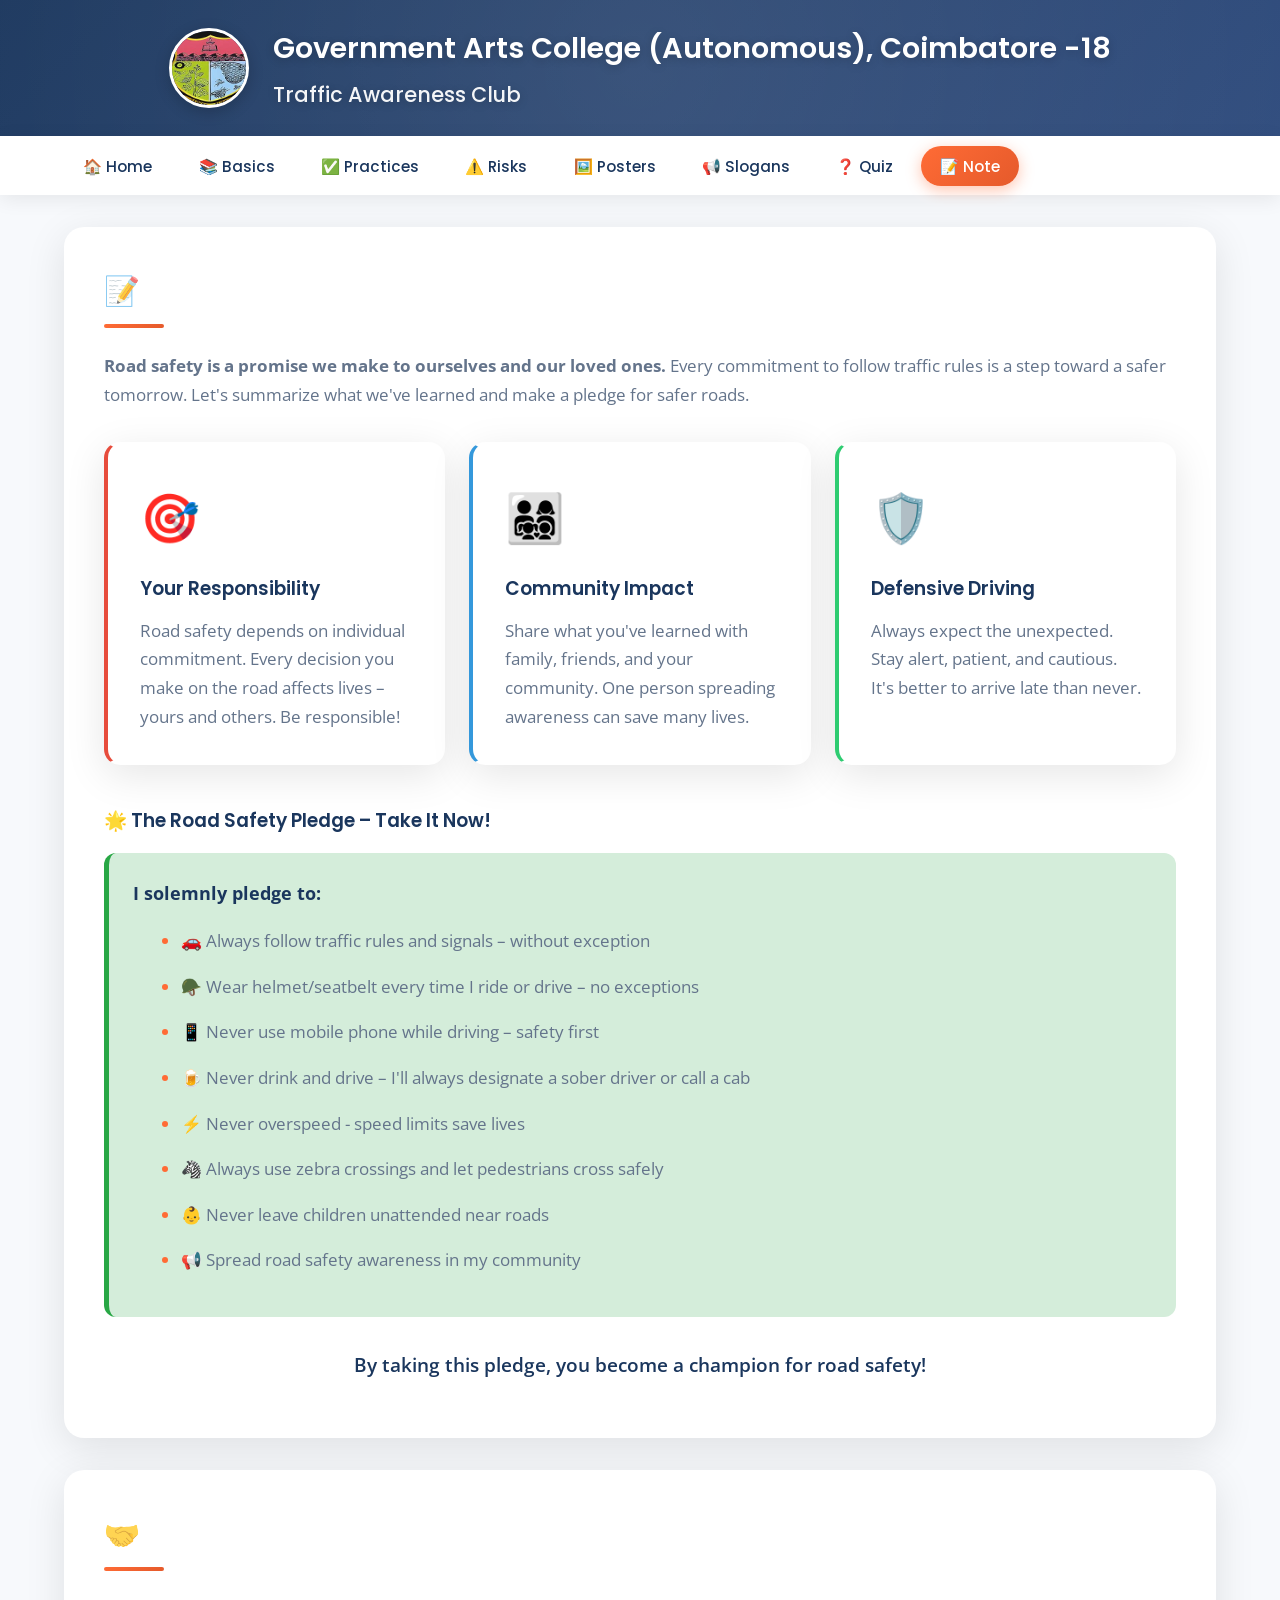
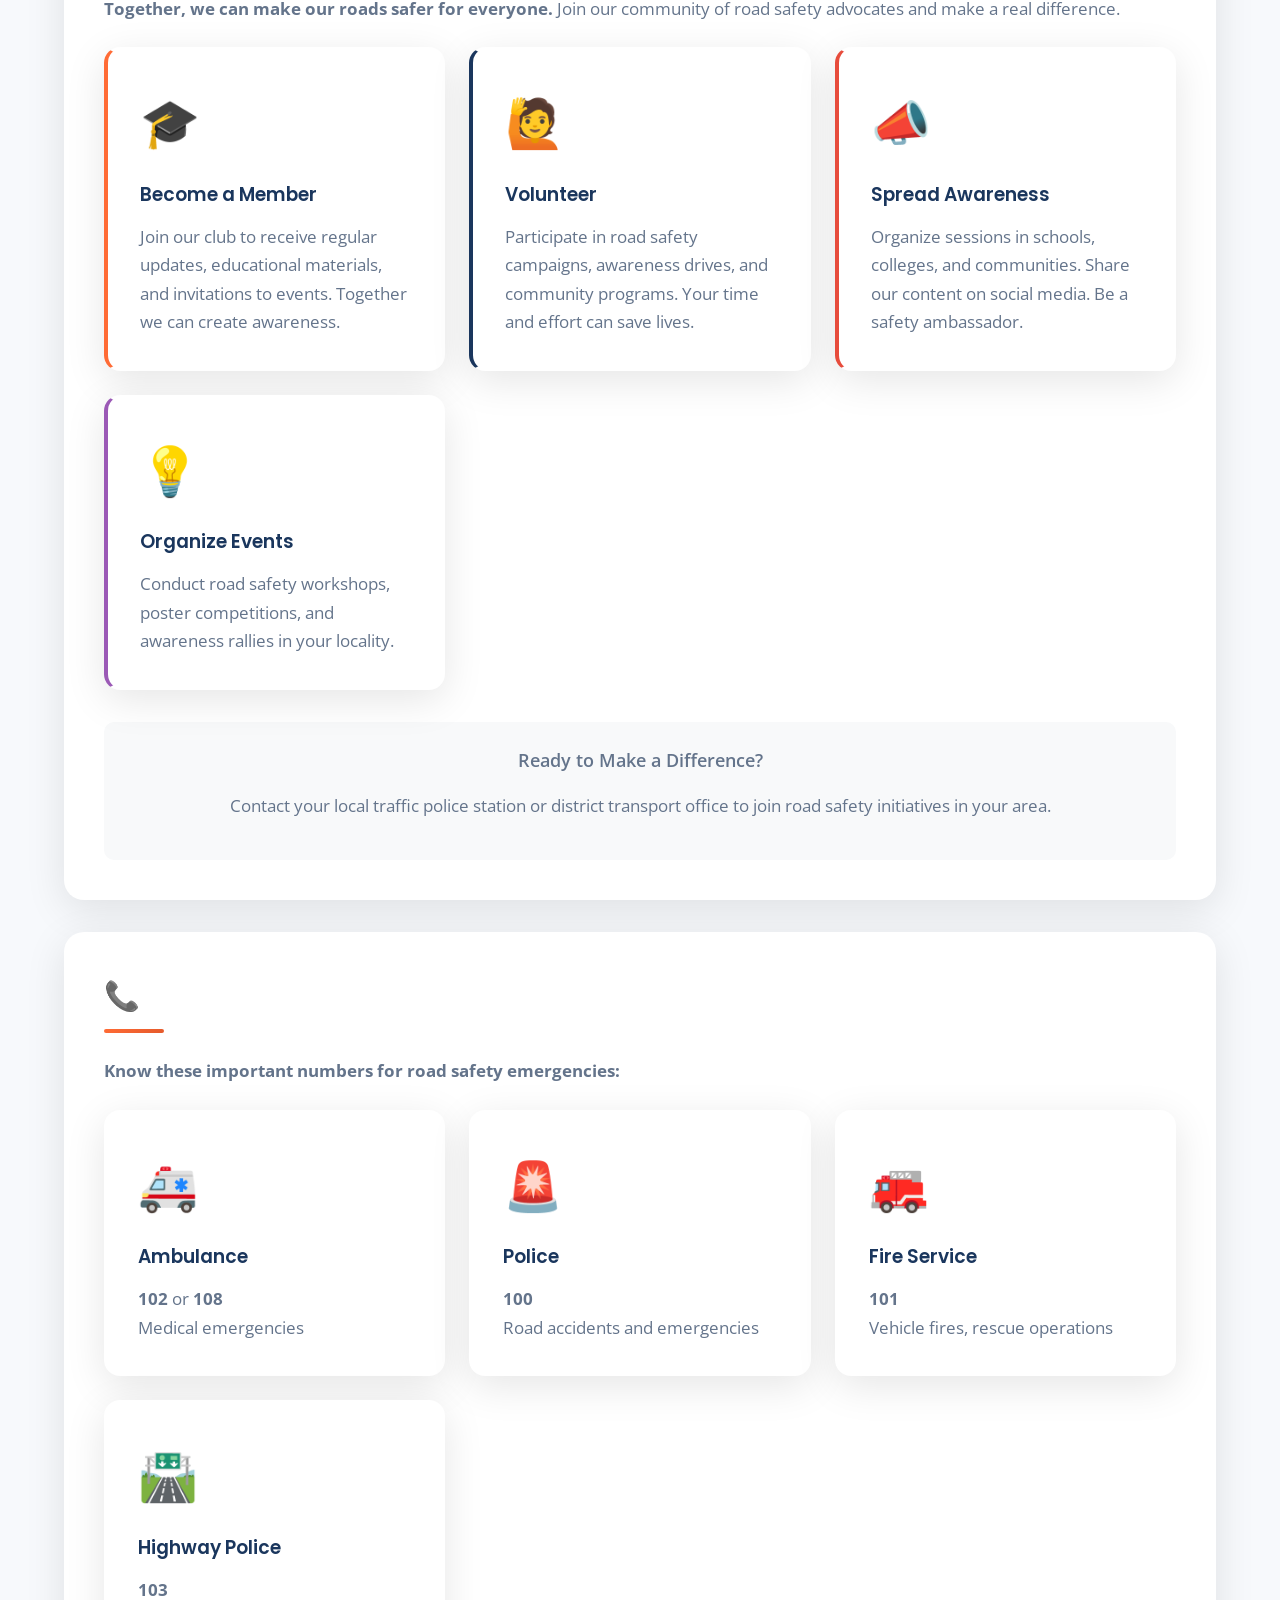
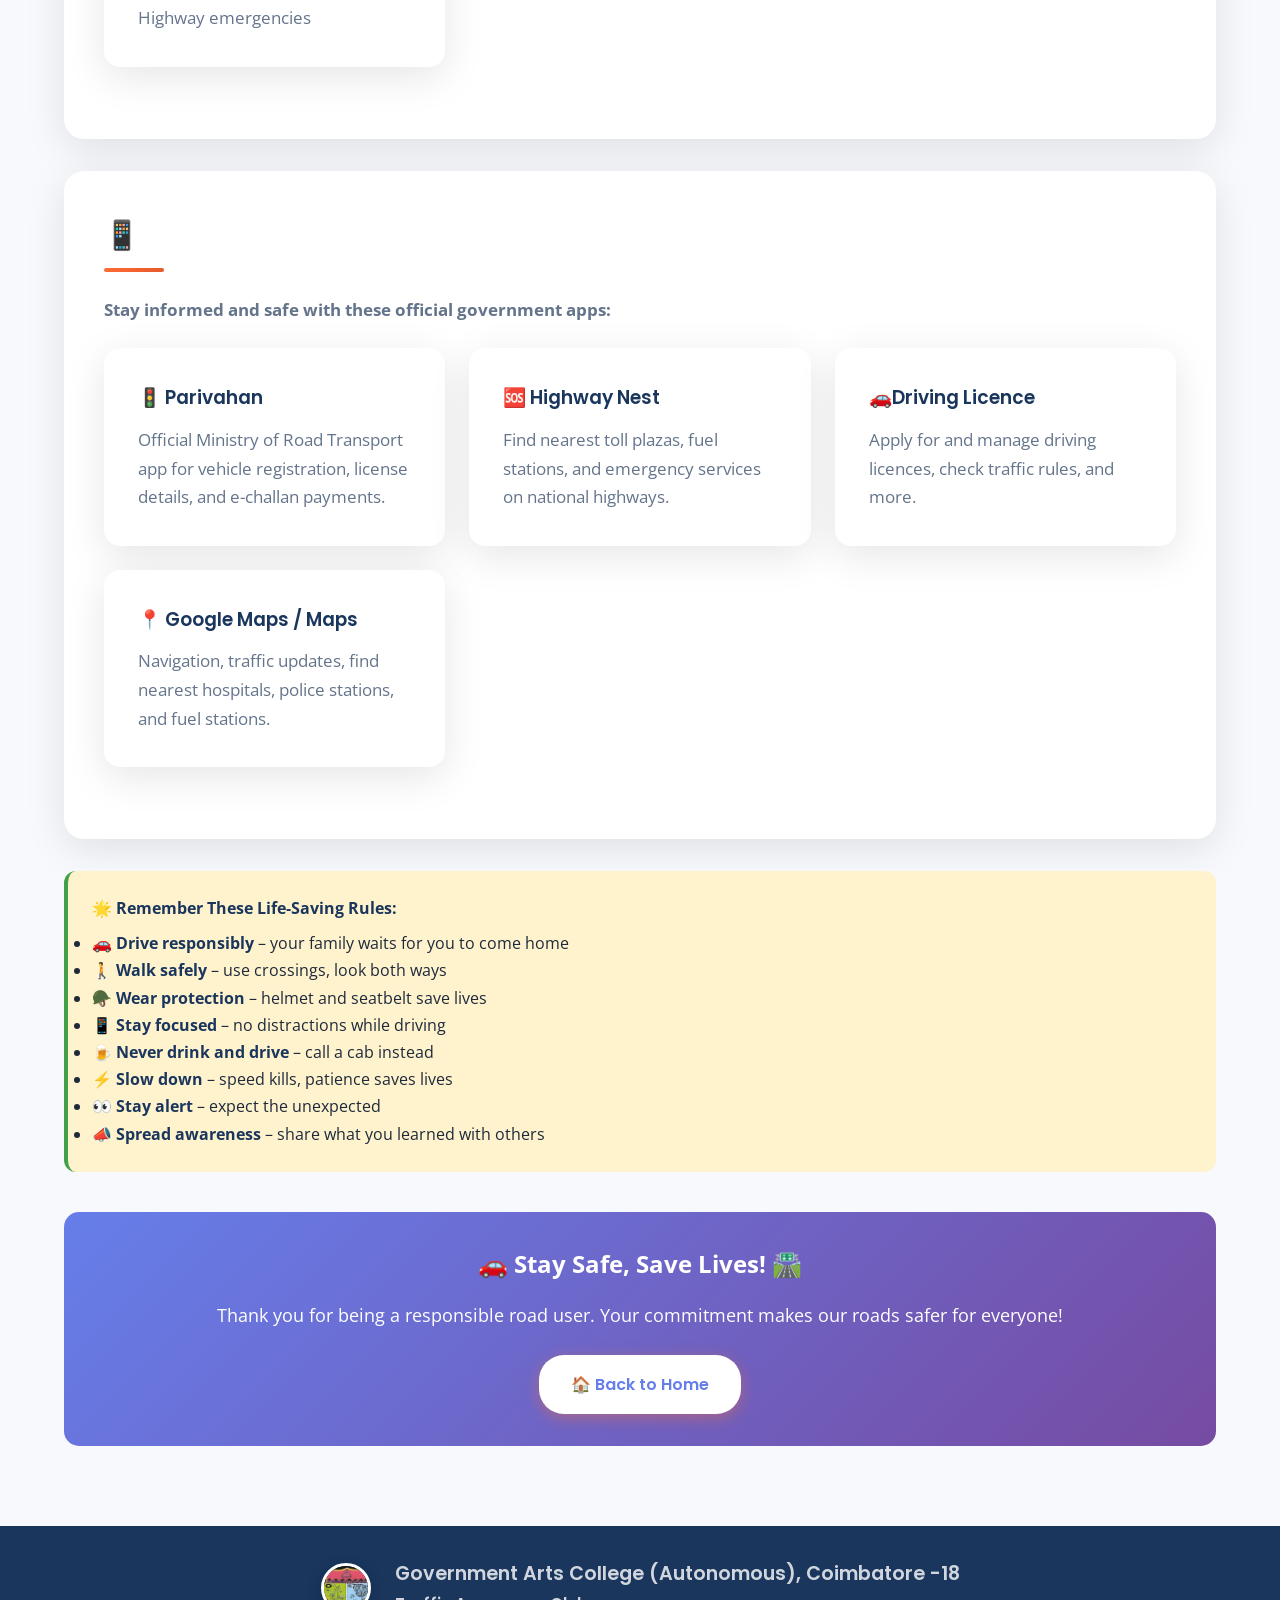
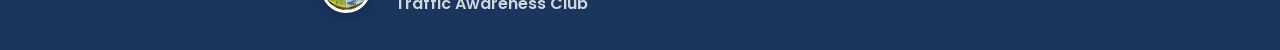
==== commit 019fecae: "Done" ====
--- a/page10.html
+++ b/page10.html
@@ -13,8 +13,13 @@
 <body>
 
     <header>
-        <h1>🚦 Traffic Awareness Hub</h1>
-        <p>Educational Resource for Safer Roads</p>
+        <div class="header-container">
+            <img src="logo.jpg" alt="Logo" class="header-logo">
+            <div class="header-text">
+                <h1>Government Arts College (Autonomous), Coimbatore -18</h1>
+                <h2>Traffic Awareness Club</h2>
+            </div>
+        </div>
     </header>
 
     <nav>
@@ -198,8 +203,13 @@
     </main>
 
     <footer>
-        <p>🚦 Traffic Awareness Hub | Safer Roads for All</p>
-        <p style="font-size: 0.85rem; margin-top: 0.5rem;">Stay Safe, Save Lives</p>
+        <div class="header-container">
+            <img src="logo.jpg" alt="Logo" class="header-logo" style="width: 50px; height: 50px;">
+            <div class="header-text">
+                <h1 style="font-size: 1.2rem; margin-bottom: 0;">Government Arts College (Autonomous), Coimbatore -18</h1>
+                <h2 style="font-size: 1rem;">Traffic Awareness Club</h2>
+            </div>
+        </div>
     </footer>
 
     <script src="script.js"></script>
--- a/style.css
+++ b/style.css
@@ -44,7 +44,7 @@
 /* Header */
 header {
     background: var(--gradient-secondary);
-    padding: 2.5rem 1.5rem;
+    padding: 1.5rem 1.5rem;
     text-align: center;
     position: relative;
     overflow: hidden;
@@ -66,12 +66,44 @@
     100% { transform: rotate(360deg); }
 }
 
-header h1 {
-    color: var(--white);
-    font-size: 2.5rem;
-    margin-bottom: 0.5rem;
+.header-container {
+    display: flex;
+    align-items: center;
+    justify-content: center;
+    gap: 1.5rem;
+    max-width: 1200px;
+    margin: 0 auto;
     position: relative;
     z-index: 1;
+}
+
+.header-logo {
+    width: 80px;
+    height: 80px;
+    border-radius: 50%;
+    object-fit: cover;
+    border: 3px solid white;
+    box-shadow: 0 4px 15px rgba(0,0,0,0.2);
+}
+
+.header-text {
+    text-align: left;
+}
+
+header h1 {
+    color: var(--white);
+    font-size: 1.8rem;
+    margin-bottom: 0.25rem;
+    position: relative;
+    z-index: 1;
+    text-shadow: 0 2px 10px rgba(0,0,0,0.2);
+}
+
+header h2 {
+    color: rgba(255,255,255,0.95);
+    font-size: 1.3rem;
+    margin-bottom: 0;
+    font-weight: 500;
     text-shadow: 0 2px 10px rgba(0,0,0,0.2);
 }
 
@@ -522,7 +554,7 @@
     margin-top: 3rem;
 }
 
-footer p {
+footer h1, h2 {
     color: rgba(255,255,255,0.8);
     font-size: 1rem;
 }
